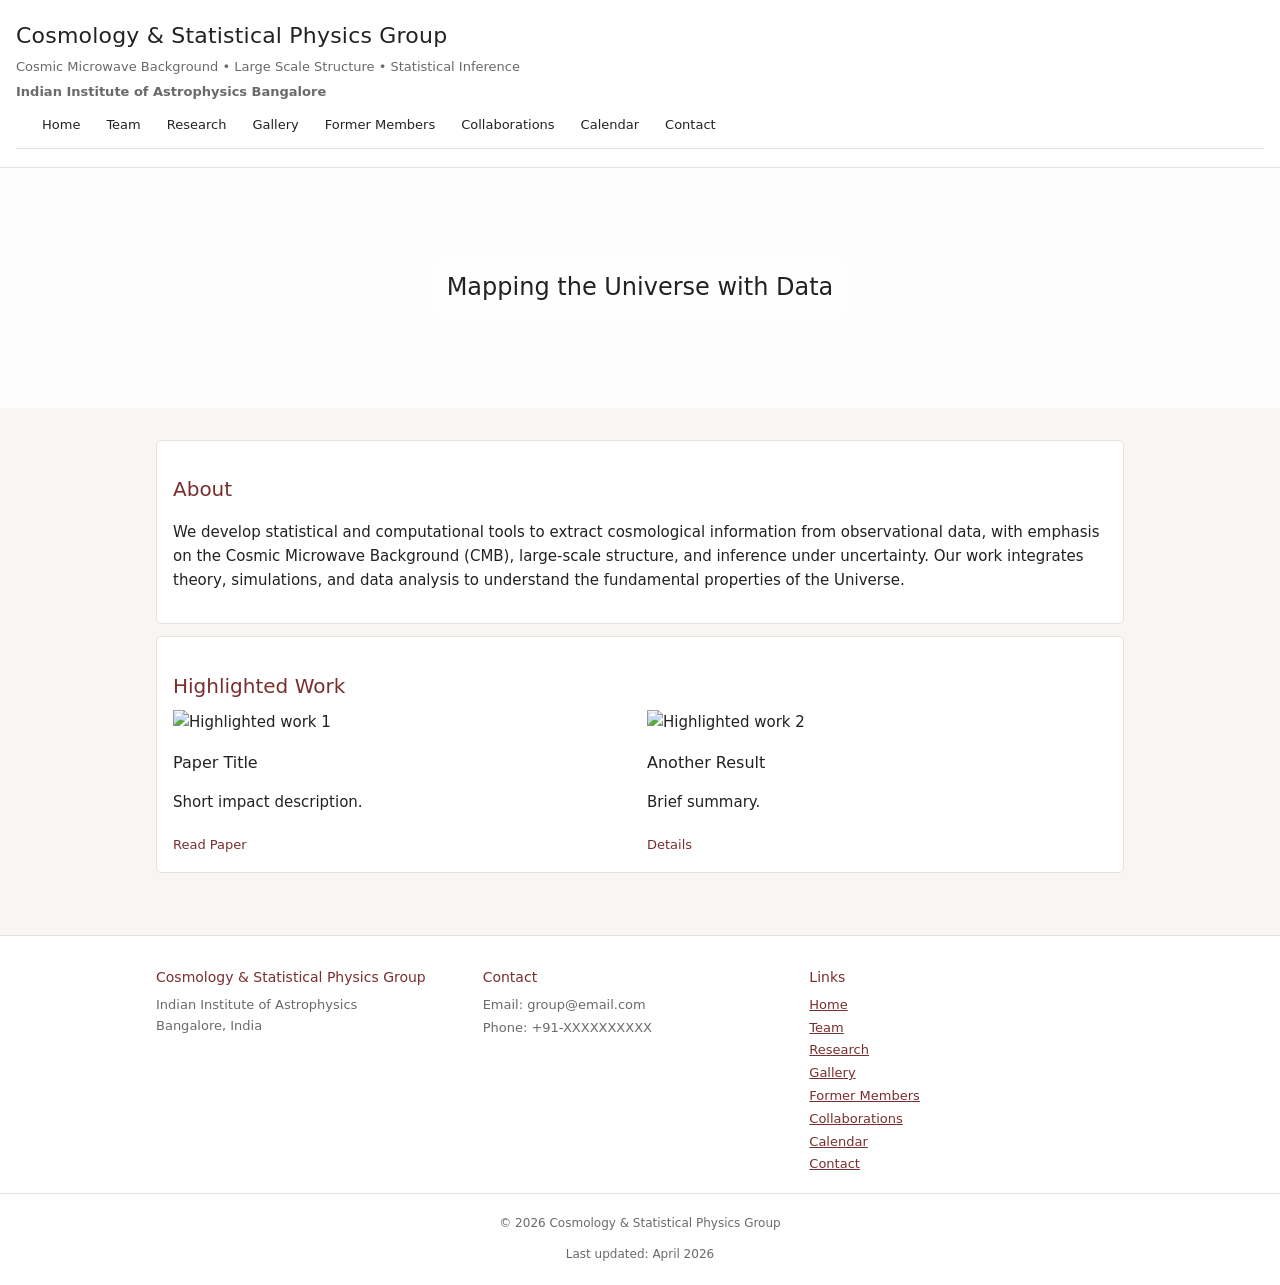
==== index.html @ e7654e97 "Add files via upload" ====
<!DOCTYPE html>
<html lang="en">

<head>
<meta charset="UTF-8">
<meta name="viewport" content="width=device-width, initial-scale=1.0">
<title>Cosmology Research Group</title>
<link rel="stylesheet" href="style.css">
</head>

<body>

<header>
  <h1>Cosmology & Statistical Physics Group</h1>
  <p>Cosmic Microwave Background • Large Scale Structure • Statistical Inference</p>
  <p><b>Indian Institute of Astrophysics Bangalore</b></p>

  <!-- Hamburger Toggle -->
  <input type="checkbox" id="menu-toggle">
  <label for="menu-toggle" class="menu-icon">&#9776;</label>

  <nav>
    <a href="index.html">Home</a>
    <a href="team.html">Team</a>
    <a href="research.html">Research</a>
    <a href="gallery.html">Gallery</a>
    <a href="former.html">Former Members</a>
    <a href="collab.html">Collaborations</a>
    <a href="calendar.html">Calendar</a>
    <a href="contact.html">Contact</a>
  </nav>
</header>

<!-- ================= HERO ================= -->
<div class="hero">
  <div class="hero-content">
    <h1>Mapping the Universe with Data</h1>
  </div>
</div>

<!-- ================= MAIN CONTENT ================= -->
<div class="container">

  <!-- About -->
  <div class="card">
    <h2>About</h2>
    <p>
      We develop statistical and computational tools to extract cosmological
      information from observational data, with emphasis on the Cosmic Microwave
      Background (CMB), large-scale structure, and inference under uncertainty.
      Our work integrates theory, simulations, and data analysis to understand
      the fundamental properties of the Universe.
    </p>
  </div>

  <!-- Highlighted Work -->
  <div class="card">
    <h2>Highlighted Work</h2>

    <div class="grid">

      <div>
        <img src="highlight.jpg" alt="Highlighted work 1">
        <h3>Paper Title</h3>
        <p>Short impact description.</p>
        <a href="#" class="link-btn">Read Paper</a>
      </div>

      <div>
        <img src="highlight2.jpg" alt="Highlighted work 2">
        <h3>Another Result</h3>
        <p>Brief summary.</p>
        <a href="#" class="link-btn">Details</a>
      </div>

    </div>
  </div>

</div>

<!-- ================= FOOTER ================= -->
<div class="footer">

  <div class="footer-container">

    <div class="footer-section">
      <h3>Cosmology & Statistical Physics Group</h3>
      <p>
        Indian Institute of Astrophysics<br>
        Bangalore, India
      </p>
    </div>

    <div class="footer-section">
      <h3>Contact</h3>
      <p>Email: group@email.com</p>
      <p>Phone: +91-XXXXXXXXXX</p>
    </div>

    <div class="footer-section">
      <h3>Links</h3>
      <p><a href="index.html">Home</a></p>
      <p><a href="team.html">Team</a></p>
      <p><a href="research.html">Research</a></p>
      <p><a href="gallery.html">Gallery</a></p>
      <p><a href="former.html">Former Members</a></p>
      <p><a href="collab.html">Collaborations</a></p>
      <p><a href="calendar.html">Calendar</a></p>
      <p><a href="contact.html">Contact</a></p>
    </div>

  </div>

  <div class="footer-bottom">
    <p>© 2026 Cosmology & Statistical Physics Group</p>
    <p>Last updated: April 2026</p>
  </div>

</div>

</body>
</html>
---- style.css ----
/* ===================== GLOBAL ===================== */
:root{
  --bg:#f7f6f4;
  --panel:#ffffff;
  --accent:#7a2e2e;
  --text:#222;
  --muted:#6a6a6a;
  --border:#e5e2dc;
}

/* ===================== BASE ===================== */
*{ box-sizing:border-box; }

html{
  font-size:15px;
}

body{
  margin:0;
  font-family:"Inter", system-ui, -apple-system, Arial, sans-serif;
  color:var(--text);
  background:var(--bg);
  line-height:1.6;
}

/* ===================== HEADER ===================== */
header{
  background:#fff;
  padding:18px 16px;
  border-bottom:1px solid var(--border);
  position:relative;
}

header h1{
  margin:0;
  font-weight:500;
  font-size:22px;
  letter-spacing:0.2px;
}

header p{
  margin:4px 0 0;
  color:var(--muted);
  font-size:13px;
}

/* ===================== NAV ===================== */
nav{
  display:flex;
  gap:6px;
  background:#fff;
  border-bottom:1px solid var(--border);
  padding:6px 16px;
}

nav a{
  color:var(--text);
  padding:6px 10px;
  text-decoration:none;
  border-radius:4px;
  font-size:13px;
}

nav a:hover{
  color:var(--accent);
}

/* ===================== LAYOUT ===================== */
.container{
  max-width:1000px;
  margin:auto;
  padding:20px 16px;
}

.card{
  background:var(--panel);
  border:1px solid var(--border);
  border-radius:5px;
  padding:16px;
  margin:12px 0;
}

/* ===================== GRID ===================== */
.grid{
  display:grid;
  grid-template-columns:repeat(auto-fit,minmax(220px,1fr));
  gap:14px;
}

/* ===================== HERO ===================== */
.hero{
  background:
    linear-gradient(rgba(255,255,255,0.8), rgba(255,255,255,0.8)),
    url('cmb.png') center/cover no-repeat;

  height:240px;
  display:flex;
  align-items:center;
  justify-content:center;
  text-align:center;
}

.hero-content h1{
  font-size:24px;
  font-weight:500;
  background:#ffffffcc;
  padding:8px 12px;
  border-radius:4px;
}

/* ===================== TYPOGRAPHY ===================== */
h2{
  font-weight:500;
  color:var(--accent);
  margin-bottom:8px;
  font-size:20px;
}

h3{
  margin-bottom:4px;
  font-size:16px;
  font-weight:500;
}

a{
  color:var(--accent);
}

/* ===================== BUTTONS ===================== */
.link-btn{
  display:inline-block;
  margin-top:6px;
  margin-right:6px;
  color:var(--accent);
  font-size:13px;
  text-decoration:none;
}

.link-btn:hover{
  text-decoration:underline;
}

/* ===================== BADGES ===================== */
.badge{
  display:inline-block;
  background:#f3f1ed;
  border:1px solid var(--border);
  color:var(--muted);
  padding:2px 6px;
  border-radius:3px;
  font-size:11px;
}

/* ===================== TEAM ===================== */
.member{
  display:flex;
  gap:16px;
  align-items:center;
}

/* 🔥 Bigger circular images + accent ring + hover effect */
.profile{
  width:clamp(100px, 18vw, 130px);
  height:clamp(100px, 18vw, 130px);
  object-fit:cover;
  border-radius:50%;
  border:2px solid var(--accent);   /* accent ring */
  flex-shrink:0;

  filter:grayscale(100%);
  transition:0.3s ease;
}

.profile:hover{
  filter:grayscale(0%);
  transform:scale(1.03);
}

.member-info{
  flex:1;
}

/* ===================== FOOTER ===================== */
.footer{
  background:#fff;
  border-top:1px solid var(--border);
  margin-top:30px;
}

.footer-container{
  max-width:1000px;
  margin:auto;
  padding:16px;
  display:grid;
  grid-template-columns:repeat(auto-fit,minmax(160px,1fr));
  gap:12px;
}

.footer-section h3{
  font-size:14px;
  margin-bottom:6px;
  color:var(--accent);
}

.footer-section p{
  margin:2px 0;
  color:var(--muted);
  font-size:13px;
}

.footer-bottom{
  text-align:center;
  padding:8px;
  border-top:1px solid var(--border);
  font-size:12px;
  color:var(--muted);
}

/* ===================== HAMBURGER ===================== */
#menu-toggle{ display:none; }

.menu-icon{
  display:none;
  font-size:24px;
  cursor:pointer;
  position:absolute;
  right:16px;
  top:50%;
  transform:translateY(-50%);
}

/* ===================== MOBILE ===================== */
@media (max-width:700px){

  .menu-icon{ display:block; }

  nav{
    display:none;
    flex-direction:column;
    width:100%;
  }

  nav a{
    width:100%;
    padding:10px;
    border-top:1px solid var(--border);
  }

  #menu-toggle:checked + .menu-icon + nav{
    display:flex;
  }

  .member{
    flex-direction:column;
    text-align:center;
  }
}
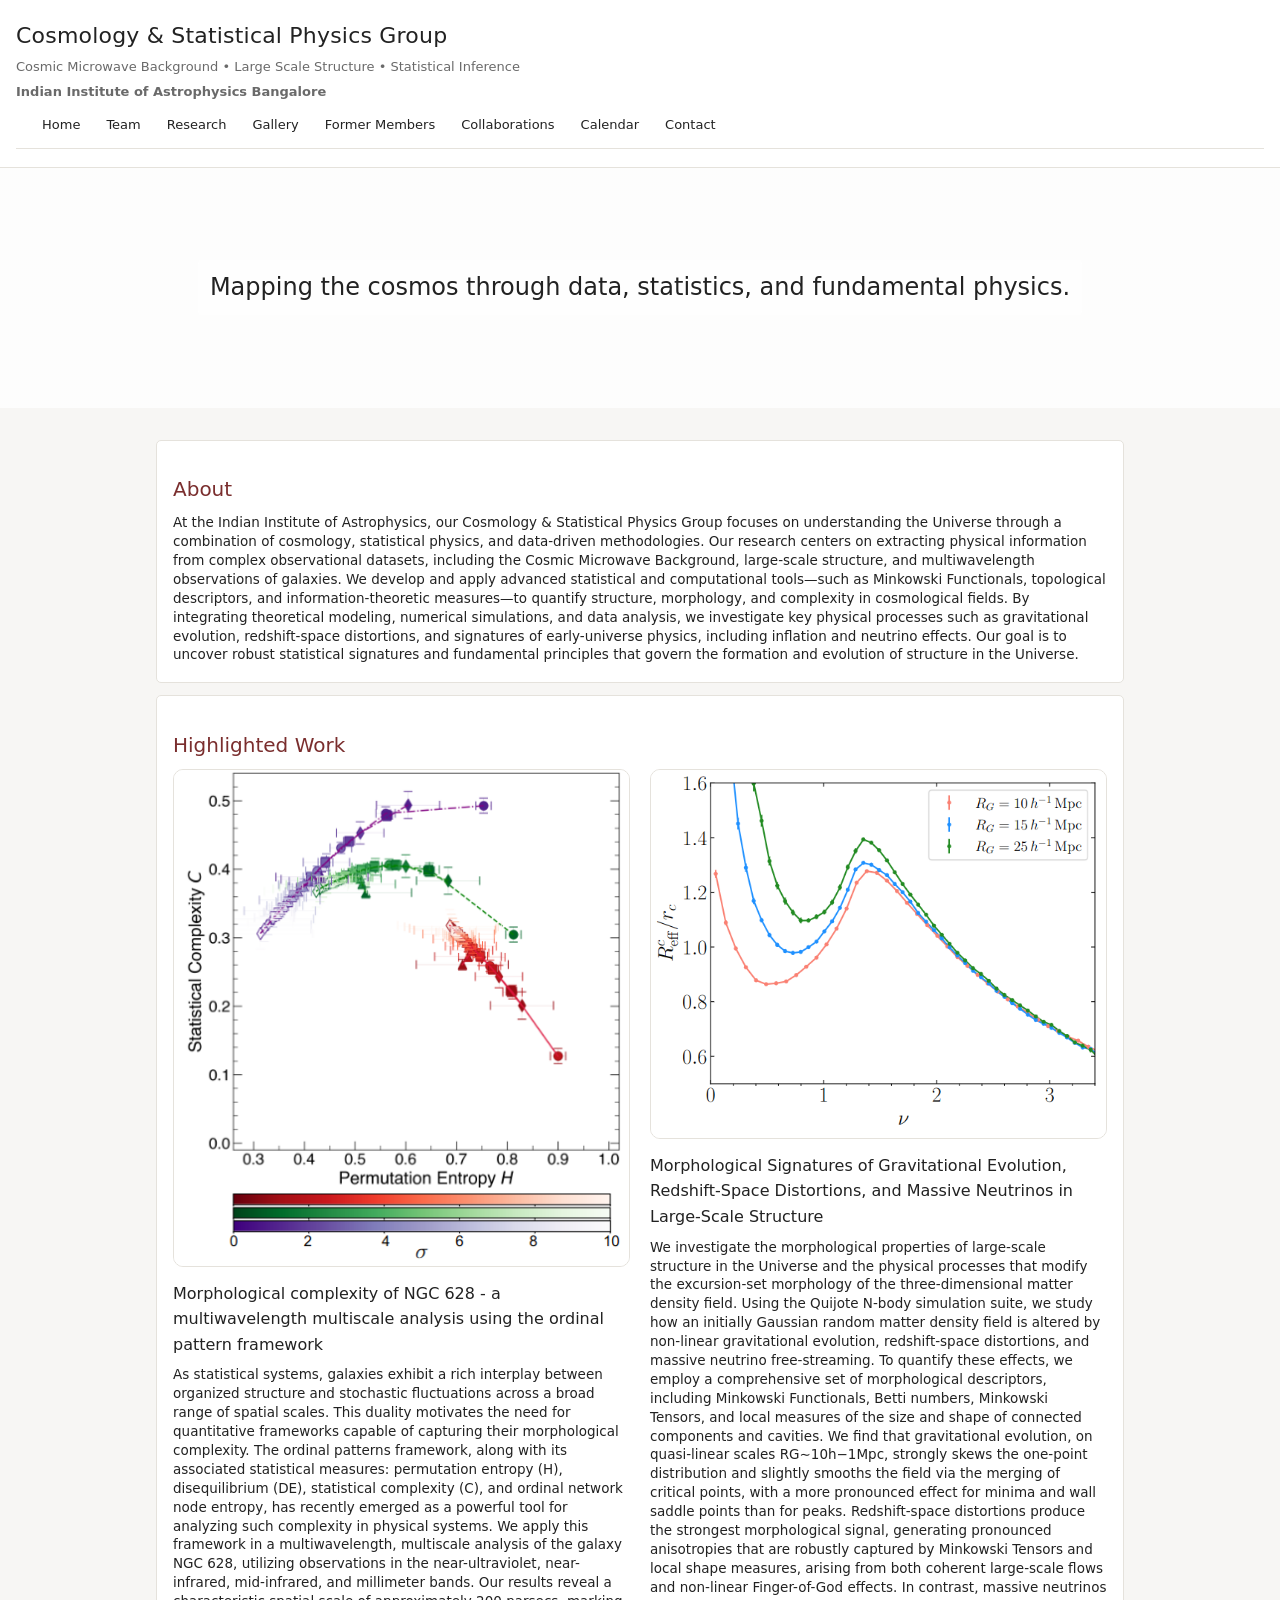
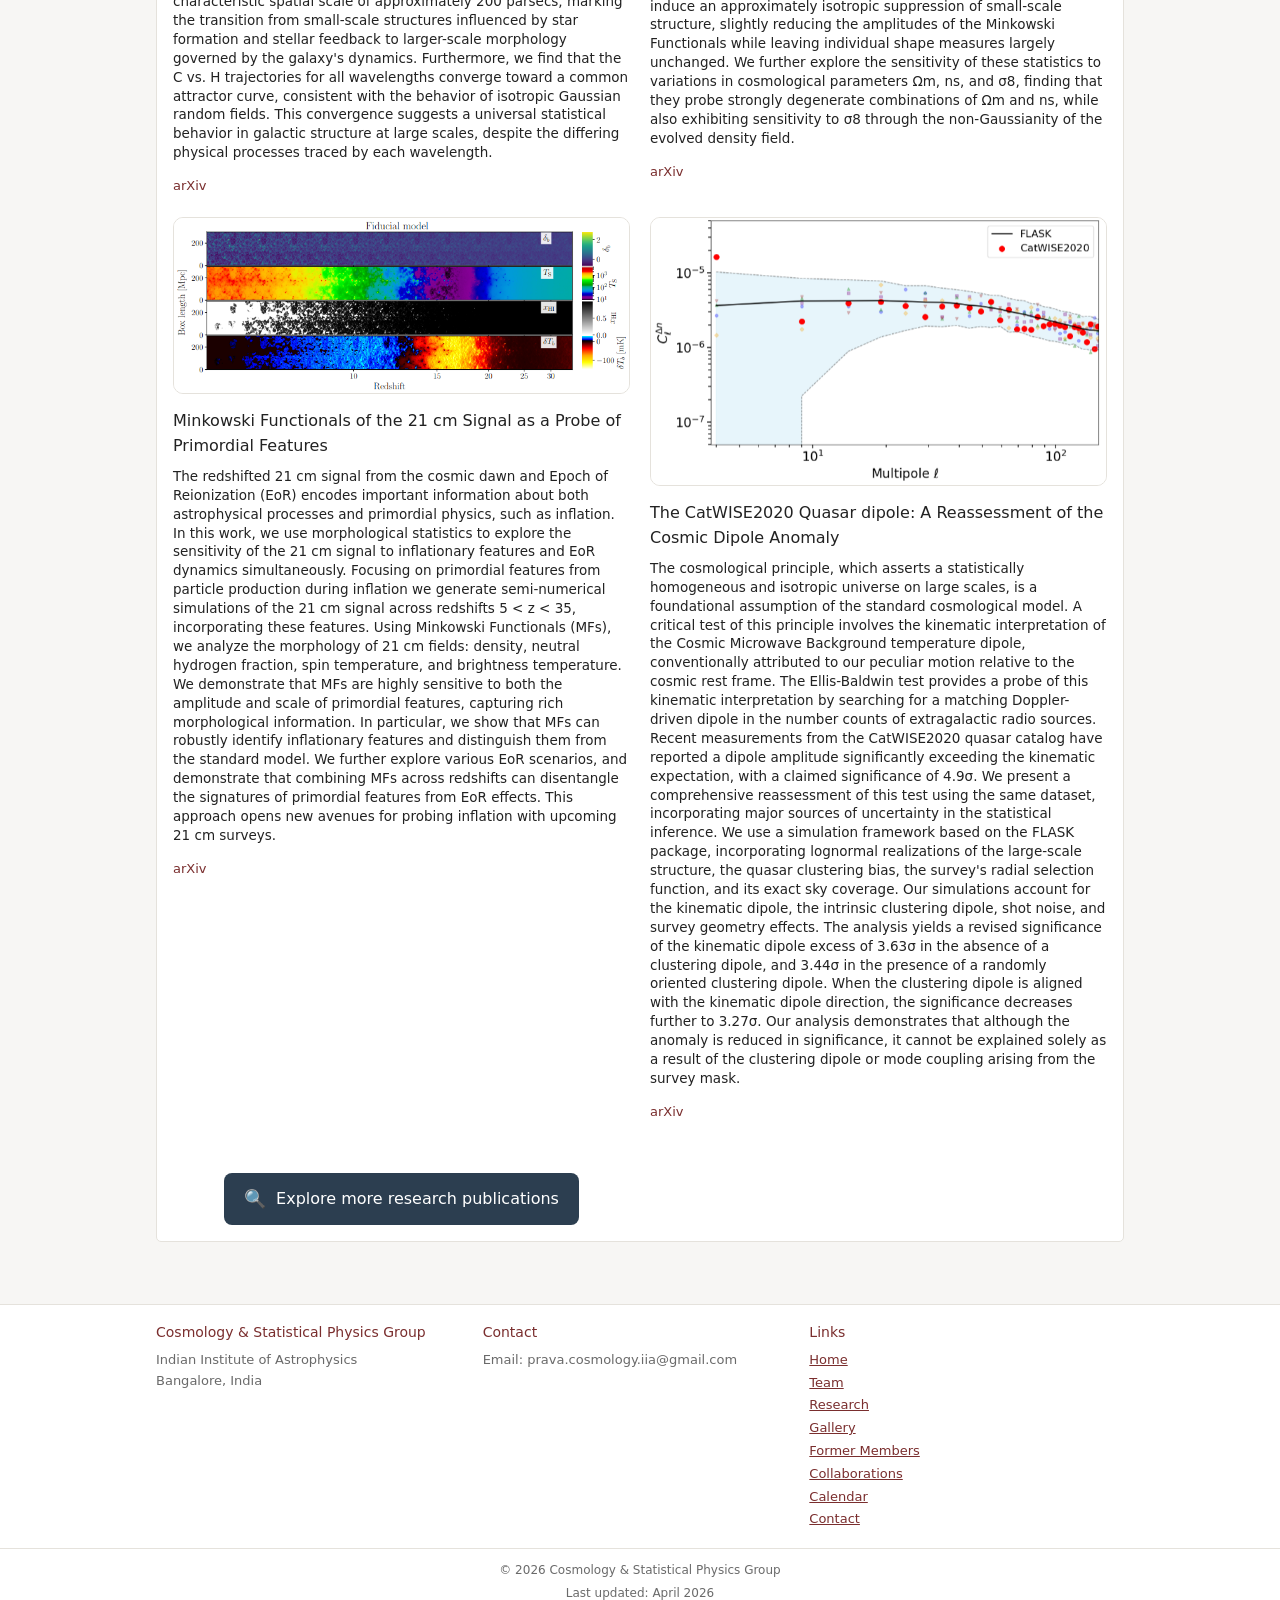
==== commit 02b99ea9: "Add files via upload" ====
--- a/index.html
+++ b/index.html
@@ -34,7 +34,8 @@
 <!-- ================= HERO ================= -->
 <div class="hero">
   <div class="hero-content">
-    <h1>Mapping the Universe with Data</h1>
+    <h1>Mapping the cosmos through data, statistics, and fundamental physics.
+</h1>
   </div>
 </div>
 
@@ -45,36 +46,56 @@
   <div class="card">
     <h2>About</h2>
     <p>
-      We develop statistical and computational tools to extract cosmological
-      information from observational data, with emphasis on the Cosmic Microwave
-      Background (CMB), large-scale structure, and inference under uncertainty.
-      Our work integrates theory, simulations, and data analysis to understand
-      the fundamental properties of the Universe.
+  At the Indian Institute of Astrophysics, our Cosmology & Statistical Physics Group focuses on understanding the Universe through a combination of cosmology, statistical physics, and data-driven methodologies. Our research centers on extracting physical information from complex observational datasets, including the Cosmic Microwave Background, large-scale structure, and multiwavelength observations of galaxies. We develop and apply advanced statistical and computational tools—such as Minkowski Functionals, topological descriptors, and information-theoretic measures—to quantify structure, morphology, and complexity in cosmological fields. By integrating theoretical modeling, numerical simulations, and data analysis, we investigate key physical processes such as gravitational evolution, redshift-space distortions, and signatures of early-universe physics, including inflation and neutrino effects. Our goal is to uncover robust statistical signatures and fundamental principles that govern the formation and evolution of structure in the Universe.
+
     </p>
   </div>
 
   <!-- Highlighted Work -->
-  <div class="card">
-    <h2>Highlighted Work</h2>
+<div class="card">
+  <h2>Highlighted Work</h2>
 
-    <div class="grid">
+  <div class="highlight-grid">
 
-      <div>
-        <img src="highlight.jpg" alt="Highlighted work 1">
-        <h3>Paper Title</h3>
-        <p>Short impact description.</p>
-        <a href="#" class="link-btn">Read Paper</a>
-      </div>
 
-      <div>
-        <img src="highlight2.jpg" alt="Highlighted work 2">
-        <h3>Another Result</h3>
-        <p>Brief summary.</p>
-        <a href="#" class="link-btn">Details</a>
-      </div>
+<div class="highlight-item">
+      <img src="research/2604_08409.png" alt="Highlighted work 1">
+      <h3>Morphological complexity of NGC 628 - a multiwavelength multiscale analysis using the ordinal pattern framework</h3>
+      <p>As statistical systems, galaxies exhibit a rich interplay between organized structure and stochastic fluctuations across a broad range of spatial scales. This duality motivates the need for quantitative frameworks capable of capturing their morphological complexity. The ordinal patterns framework, along with its associated statistical measures: permutation entropy (H), disequilibrium (DE), statistical complexity (C), and ordinal network node entropy, has recently emerged as a powerful tool for analyzing such complexity in physical systems. We apply this framework in a multiwavelength, multiscale analysis of the galaxy NGC 628, utilizing observations in the near-ultraviolet, near-infrared, mid-infrared, and millimeter bands. Our results reveal a characteristic spatial scale of approximately 200 parsecs, marking the transition from small-scale structures influenced by star formation and stellar feedback to larger-scale morphology governed by the galaxy's dynamics. Furthermore, we find that the C vs. H trajectories for all wavelengths converge toward a common attractor curve, consistent with the behavior of isotropic Gaussian random fields. This convergence suggests a universal statistical behavior in galactic structure at large scales, despite the differing physical processes traced by each wavelength. </p>
+      <a href="https://arxiv.org/abs/2604.08409" class="link-btn">arXiv</a>
+    </div>
 
+<div class="highlight-item">
+      <img src="research/2603_19734.png" alt="Highlighted work 1">
+      <h3>Morphological Signatures of Gravitational Evolution, Redshift-Space Distortions, and Massive Neutrinos in Large-Scale Structure</h3>
+      <p>We investigate the morphological properties of large-scale structure in the Universe and the physical processes that modify the excursion-set morphology of the three-dimensional matter density field. Using the Quijote N-body simulation suite, we study how an initially Gaussian random matter density field is altered by non-linear gravitational evolution, redshift-space distortions, and massive neutrino free-streaming. To quantify these effects, we employ a comprehensive set of morphological descriptors, including Minkowski Functionals, Betti numbers, Minkowski Tensors, and local measures of the size and shape of connected components and cavities. We find that gravitational evolution, on quasi-linear scales RG∼10h−1Mpc, strongly skews the one-point distribution and slightly smooths the field via the merging of critical points, with a more pronounced effect for minima and wall saddle points than for peaks. Redshift-space distortions produce the strongest morphological signal, generating pronounced anisotropies that are robustly captured by Minkowski Tensors and local shape measures, arising from both coherent large-scale flows and non-linear Finger-of-God effects. In contrast, massive neutrinos induce an approximately isotropic suppression of small-scale structure, slightly reducing the amplitudes of the Minkowski Functionals while leaving individual shape measures largely unchanged. We further explore the sensitivity of these statistics to variations in cosmological parameters Ωm, ns, and σ8, finding that they probe strongly degenerate combinations of Ωm and ns, while also exhibiting sensitivity to σ8 through the non-Gaussianity of the evolved density field. </p>
+      <a href="https://arxiv.org/abs/2603.19734" class="link-btn">arXiv</a>
     </div>
+
+
+    <div class="highlight-item">
+      <img src="research/2601_19450.png" alt="Highlighted work 1">
+      <h3>Minkowski Functionals of the 21 cm Signal as a Probe of Primordial Features</h3>
+      <p>The redshifted 21 cm signal from the cosmic dawn and Epoch of Reionization (EoR) encodes important information about both astrophysical processes and primordial physics, such as inflation. In this work, we use morphological statistics to explore the sensitivity of the 21 cm signal to inflationary features and EoR dynamics simultaneously. Focusing on primordial features from particle production during inflation we generate semi-numerical simulations of the 21 cm signal across redshifts 5 < z < 35, incorporating these features. Using Minkowski Functionals (MFs), we analyze the morphology of 21 cm fields: density, neutral hydrogen fraction, spin temperature, and brightness temperature. We demonstrate that MFs are highly sensitive to both the amplitude and scale of primordial features, capturing rich morphological information. In particular, we show that MFs can robustly identify inflationary features and distinguish them from the standard model. We further explore various EoR scenarios, and demonstrate that combining MFs across redshifts can disentangle the signatures of primordial features from EoR effects. This approach opens new avenues for probing inflation with upcoming 21 cm surveys.</p>
+      <a href="https://arxiv.org/abs/2601.19450" class="link-btn">arXiv</a>
+    </div>
+
+    <div class="highlight-item">
+      <img src="research/2511_00822.png" alt="Highlighted work 2">
+      <h3>The CatWISE2020 Quasar dipole: A Reassessment of the Cosmic Dipole Anomaly</h3>
+      <p>The cosmological principle, which asserts a statistically homogeneous and isotropic universe on large scales, is a foundational assumption of the standard cosmological model. A critical test of this principle involves the kinematic interpretation of the Cosmic Microwave Background temperature dipole, conventionally attributed to our peculiar motion relative to the cosmic rest frame. The Ellis-Baldwin test provides a probe of this kinematic interpretation by searching for a matching Doppler-driven dipole in the number counts of extragalactic radio sources. Recent measurements from the CatWISE2020 quasar catalog have reported a dipole amplitude significantly exceeding the kinematic expectation, with a claimed significance of 4.9σ. We present a comprehensive reassessment of this test using the same dataset, incorporating major sources of uncertainty in the statistical inference. We use a simulation framework based on the FLASK package, incorporating lognormal realizations of the large-scale structure, the quasar clustering bias, the survey's radial selection function, and its exact sky coverage. Our simulations account for the kinematic dipole, the intrinsic clustering dipole, shot noise, and survey geometry effects. The analysis yields a revised significance of the kinematic dipole excess of 3.63σ in the absence of a clustering dipole, and 3.44σ in the presence of a randomly oriented clustering dipole. When the clustering dipole is aligned with the kinematic dipole direction, the significance decreases further to 3.27σ. Our analysis demonstrates that although the anomaly is reduced in significance, it cannot be explained solely as a result of the clustering dipole or mode coupling arising from the survey mask. </p>
+      <a href="https://arxiv.org/abs/2511.00822" class="link-btn">arXiv</a>
+    </div>
+
+<div class="explore-more">
+  <a href="research.html" class="explore-btn">
+    <span class="icon">🔍</span>
+    Explore more research publications
+  </a>
+</div>
+
   </div>
+</div>
 
 </div>
 
@@ -93,8 +114,7 @@
 
     <div class="footer-section">
       <h3>Contact</h3>
-      <p>Email: group@email.com</p>
-      <p>Phone: +91-XXXXXXXXXX</p>
+      <p>Email: prava.cosmology.iia@gmail.com</p>
     </div>
 
     <div class="footer-section">
--- a/style.css
+++ b/style.css
@@ -80,6 +80,13 @@
   margin:12px 0;
 }
 
+/* 🔥 FIX: paragraph spacing inside cards */
+.card p{
+  margin:2px 0;          /* reduced spacing */
+  font-size:13.5px;
+  line-height:1.4;
+}
+
 /* ===================== GRID ===================== */
 .grid{
   display:grid;
@@ -117,9 +124,14 @@
 }
 
 h3{
-  margin-bottom:4px;
+  margin:0 0 4px 0;
   font-size:16px;
   font-weight:500;
+}
+
+/* 🔥 tighter spacing globally */
+p{
+  margin:4px 0;
 }
 
 a{
@@ -129,8 +141,8 @@
 /* ===================== BUTTONS ===================== */
 .link-btn{
   display:inline-block;
-  margin-top:6px;
-  margin-right:6px;
+  margin-top:8px;
+  margin-right:8px;
   color:var(--accent);
   font-size:13px;
   text-decoration:none;
@@ -149,6 +161,8 @@
   padding:2px 6px;
   border-radius:3px;
   font-size:11px;
+  margin-top:6px;
+  margin-right:4px;
 }
 
 /* ===================== TEAM ===================== */
@@ -158,13 +172,13 @@
   align-items:center;
 }
 
-/* 🔥 Bigger circular images + accent ring + hover effect */
+/* profile image */
 .profile{
   width:clamp(100px, 18vw, 130px);
   height:clamp(100px, 18vw, 130px);
   object-fit:cover;
   border-radius:50%;
-  border:2px solid var(--accent);   /* accent ring */
+  border:2px solid var(--accent);
   flex-shrink:0;
 
   filter:grayscale(100%);
@@ -255,3 +269,123 @@
     text-align:center;
   }
 }
+
+/* ===================== GALLERY ADD-ON ===================== */
+
+/* override only inside gallery */
+.gallery-grid{
+  display:grid;
+  grid-template-columns:repeat(4, 1fr); /* fixed 4 per row */
+  gap:16px;
+}
+
+/* each tile */
+.gallery-item{
+  text-align:center;
+}
+
+
+
+/* subtle hover */
+.gallery-item img:hover{
+  transform:scale(1.02);
+}
+
+/* caption */
+.gallery-caption{
+  margin-top:6px;
+  font-size:13px;
+  color:var(--muted);
+}
+
+/* responsive behavior */
+@media (max-width:1000px){
+  .gallery-grid{
+    grid-template-columns:repeat(3, 1fr);
+  }
+}
+
+@media (max-width:700px){
+  .gallery-grid{
+    grid-template-columns:repeat(2, 1fr);
+  }
+}
+
+@media (max-width:480px){
+  .gallery-grid{
+    grid-template-columns:1fr;
+  }
+}
+
+.gallery-item img{
+  width:100%;
+  height:auto;              
+  display:block;
+  border-radius:12px;
+  border:1px solid var(--border);
+}
+
+/* ===================== HIGHLIGHTED WORK ===================== */
+
+.highlight-grid{
+  display:grid;
+  grid-template-columns:repeat(2, 1fr); /* 2 columns looks cleaner for papers */
+  gap:20px;
+}
+
+.highlight-item{
+  display:flex;
+  flex-direction:column;
+}
+
+/* preserve aspect ratio */
+.highlight-item img{
+  width:100%;
+  height:auto;                 /* 🔥 no distortion */
+  border-radius:10px;
+  border:1px solid var(--border);
+  margin-bottom:8px;
+}
+
+/* improve spacing hierarchy */
+.highlight-item h3{
+  margin-top:6px;
+}
+
+.highlight-item p{
+  margin:4px 0 6px;
+}
+
+/* responsive */
+@media (max-width:700px){
+  .highlight-grid{
+    grid-template-columns:1fr;
+  }
+}
+
+.explore-more {
+  text-align: center;
+  margin-top: 30px;
+}
+
+.explore-btn {
+  display: inline-flex;
+  align-items: center;
+  gap: 10px;
+  padding: 12px 20px;
+  font-size: 16px;
+  text-decoration: none;
+  color: #fff;
+  background-color: #2c3e50;
+  border-radius: 8px;
+  transition: all 0.3s ease;
+}
+
+.explore-btn:hover {
+  background-color: #1a252f;
+  transform: translateY(-2px);
+}
+
+.icon {
+  font-size: 18px;
+}
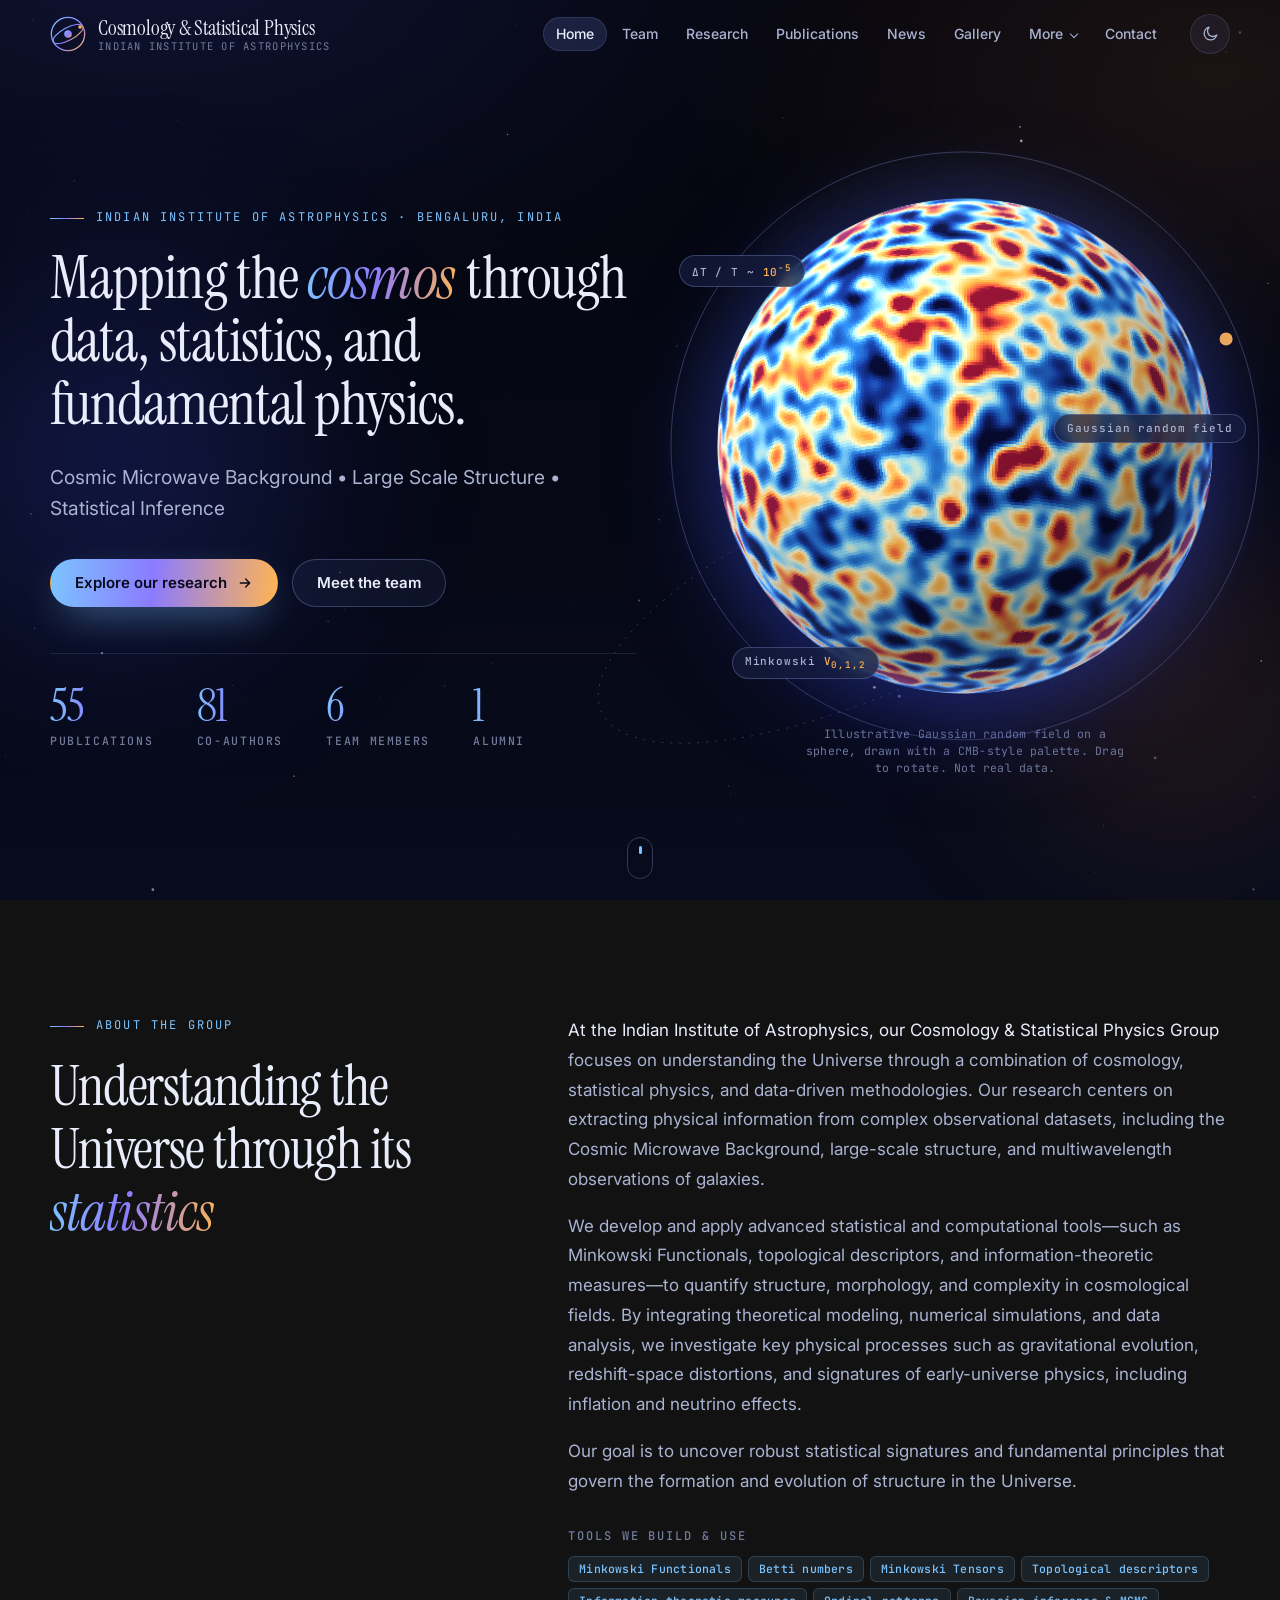
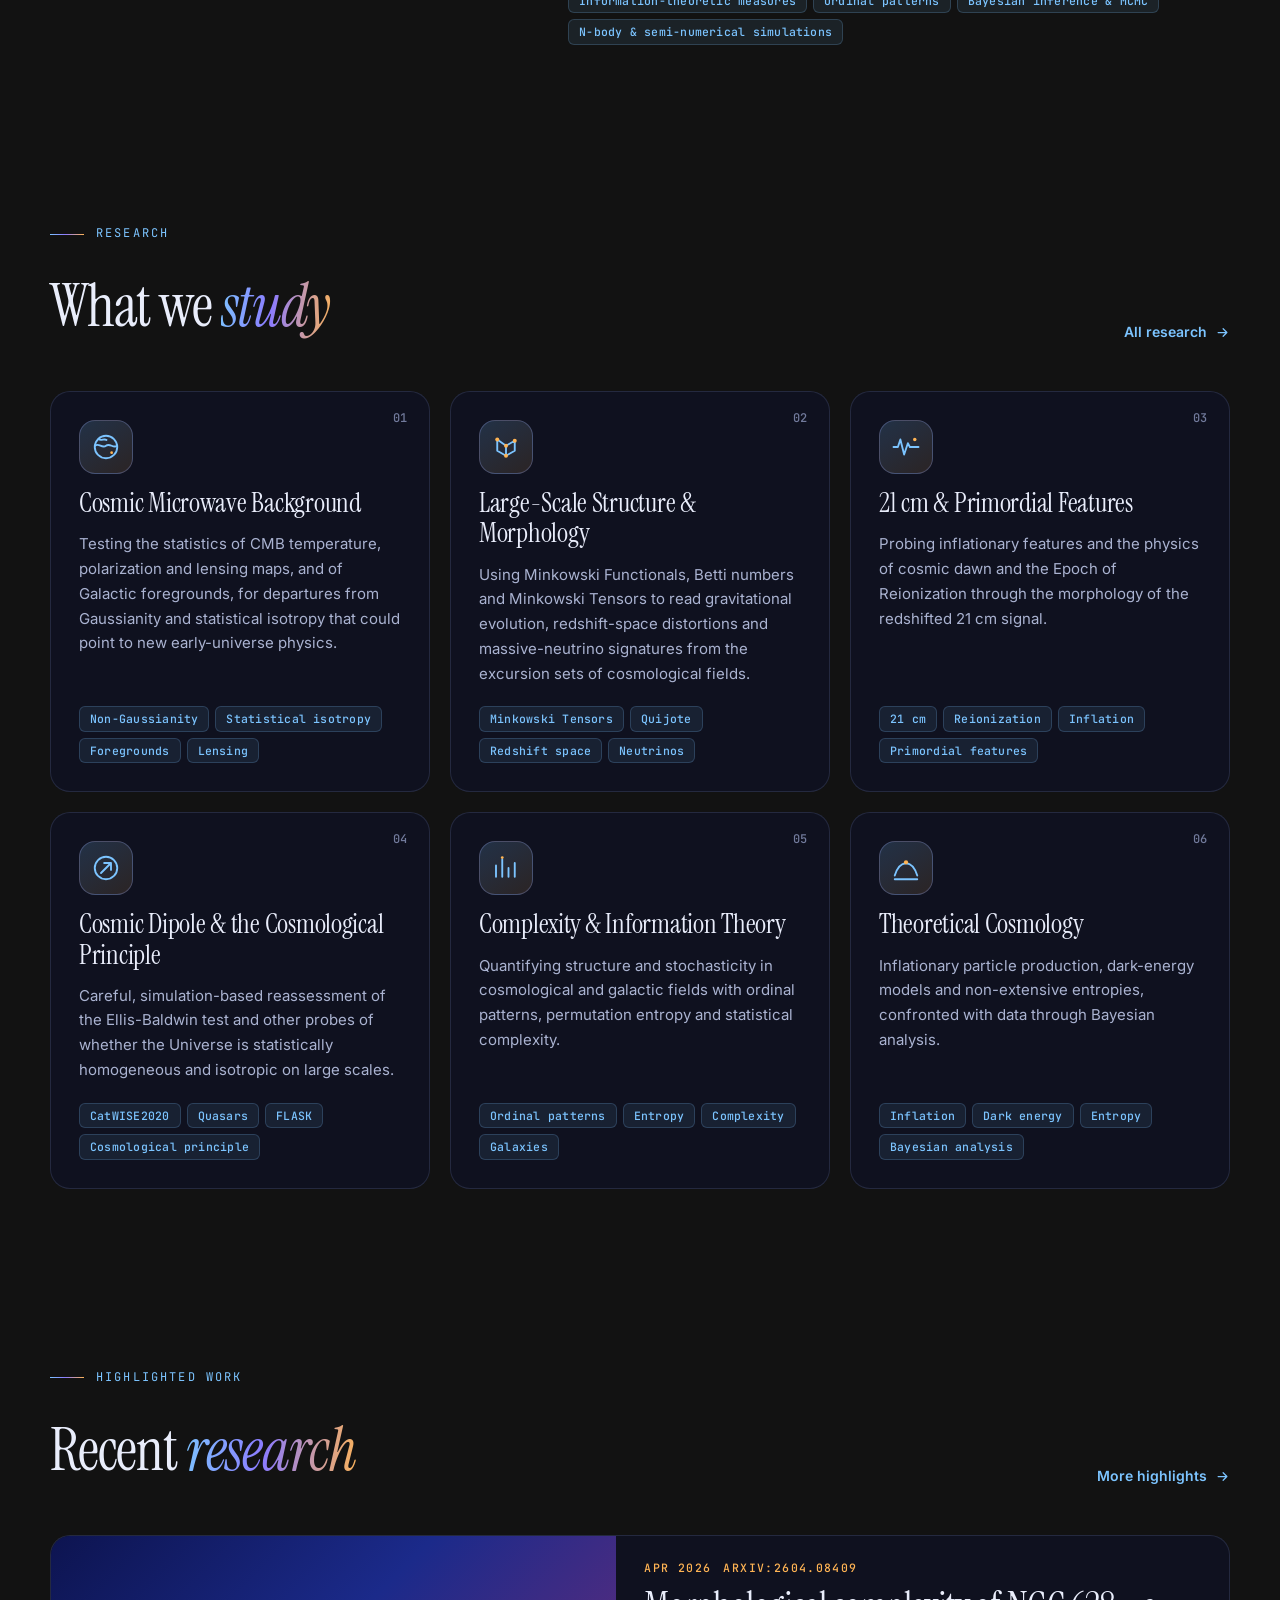
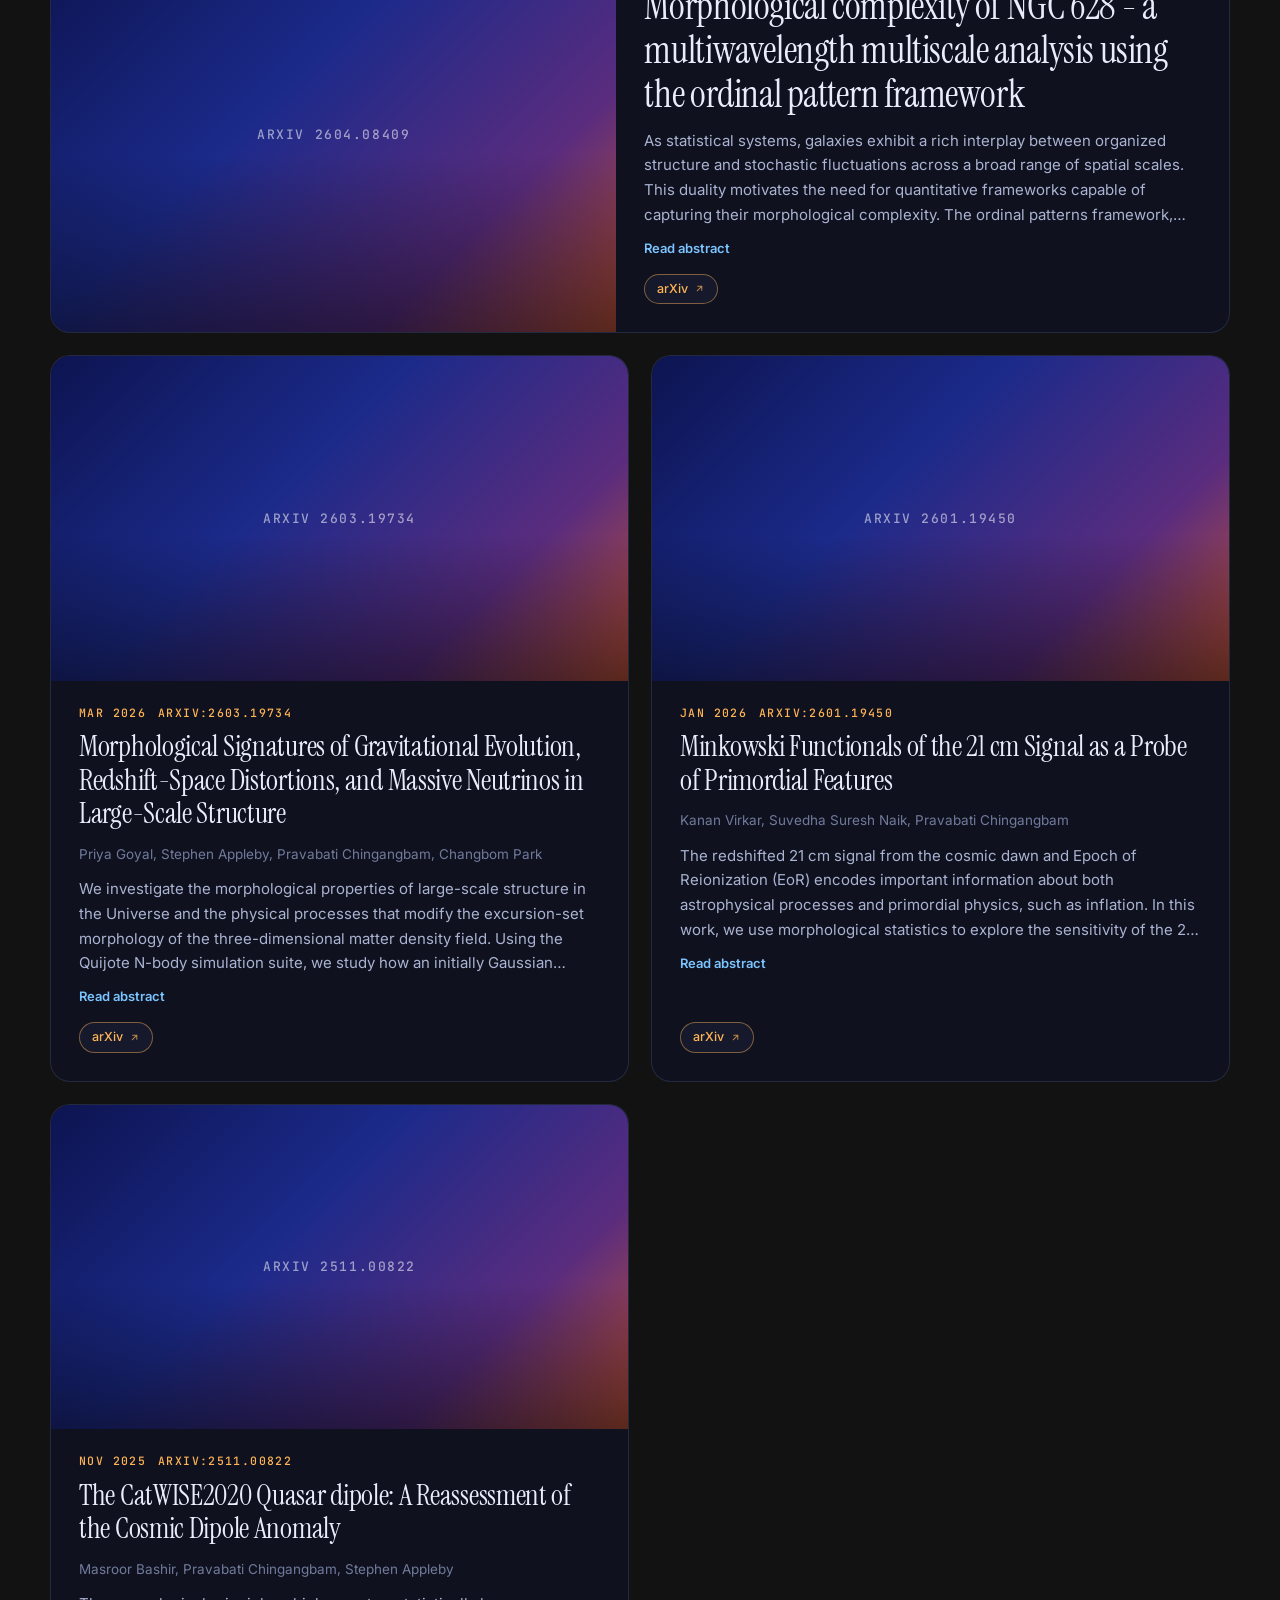
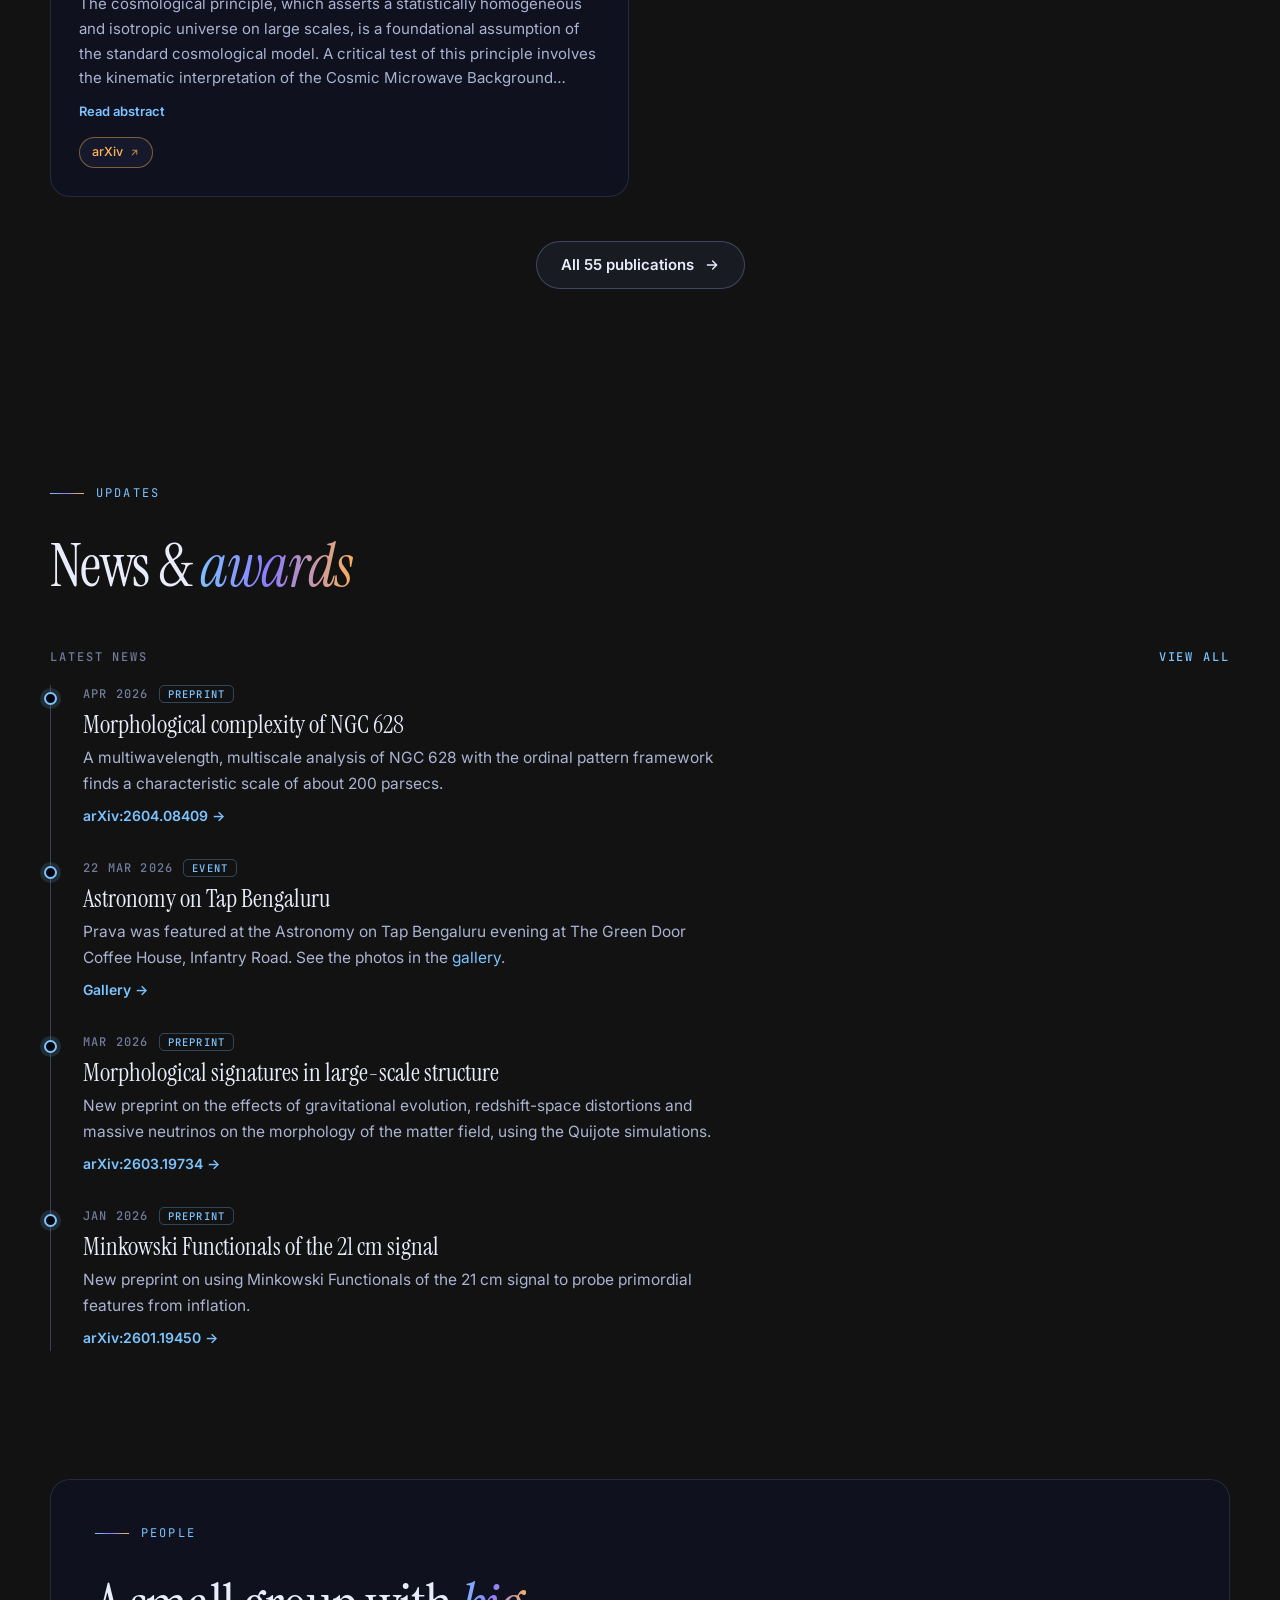
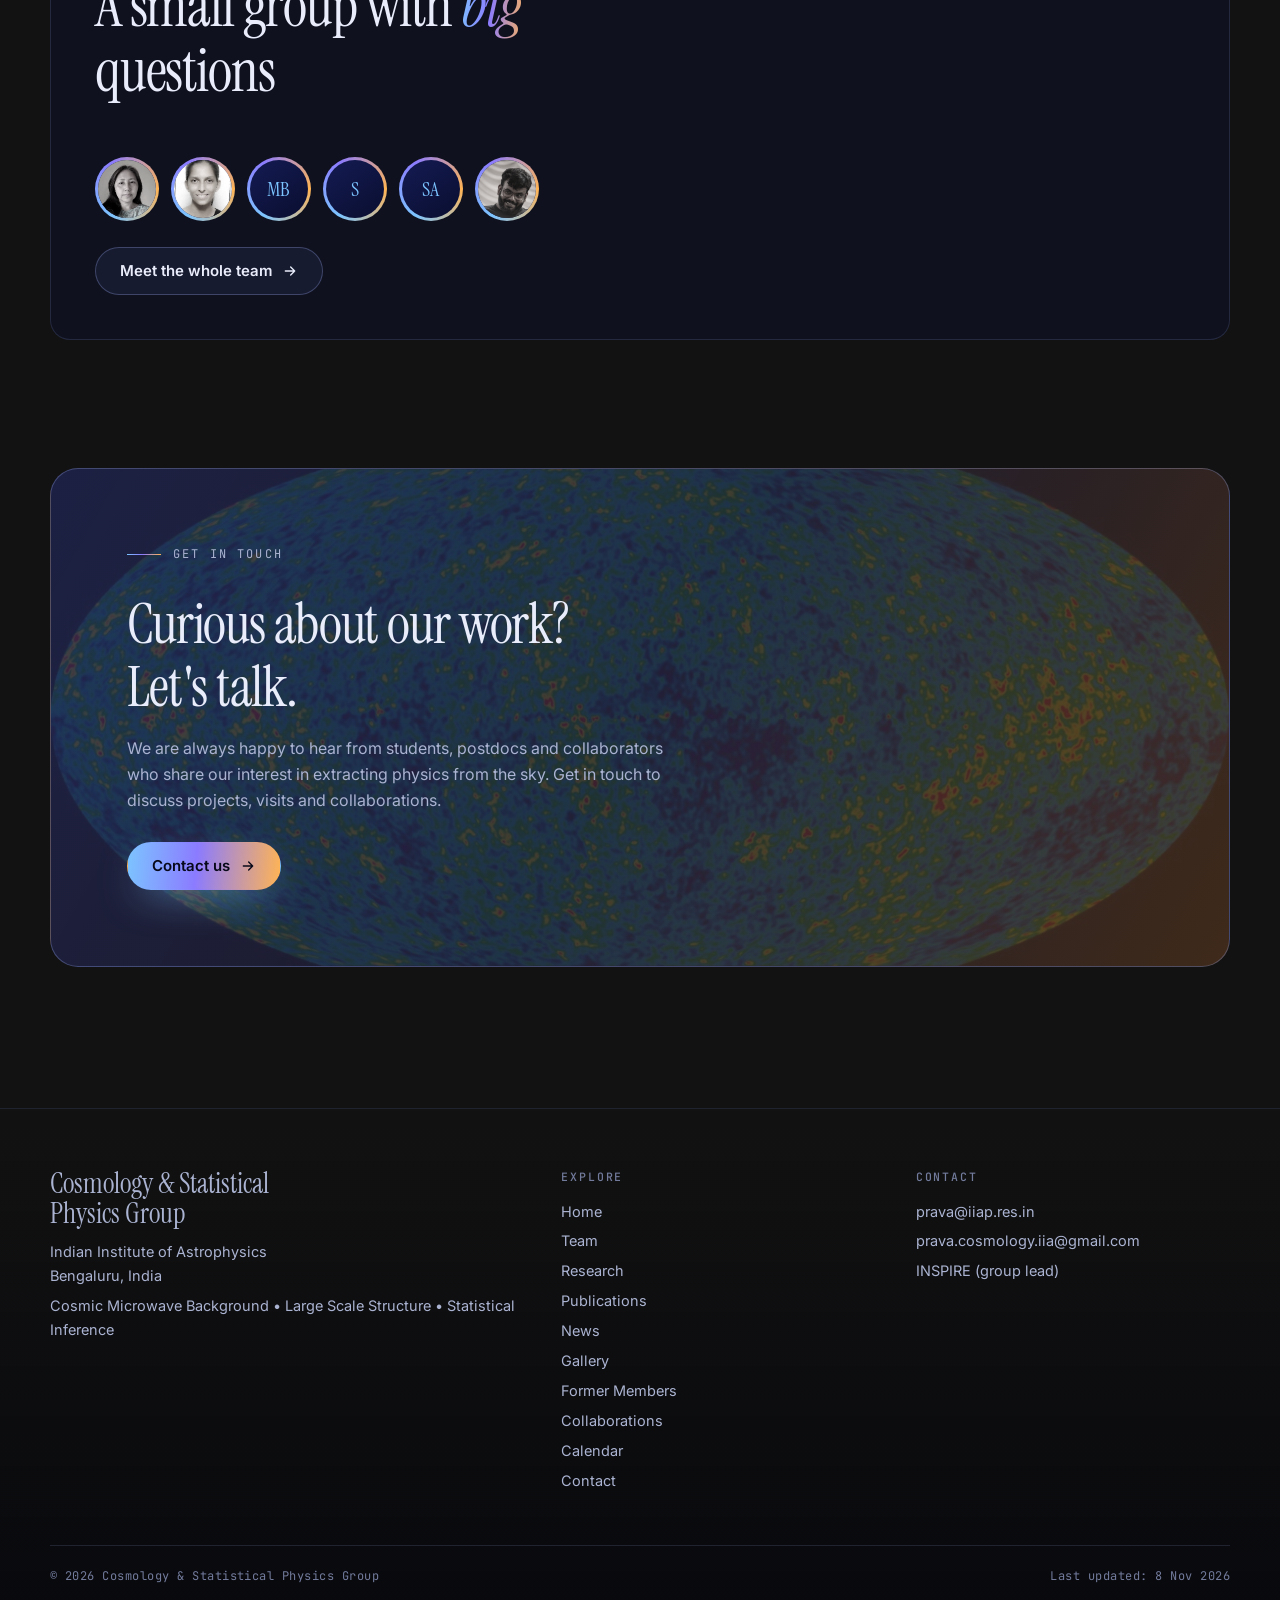
==== commit fc6b64b4: "Add files via upload" ====
--- a/index.html
+++ b/index.html
@@ -1,142 +1,147 @@
 <!DOCTYPE html>
-<html lang="en">
-
+<html lang="en" data-theme="dark">
 <head>
 <meta charset="UTF-8">
-<meta name="viewport" content="width=device-width, initial-scale=1.0">
-<title>Cosmology Research Group</title>
-<link rel="stylesheet" href="style.css">
+<meta name="viewport" content="width=device-width, initial-scale=1">
+<title>Cosmology &amp; Statistical Physics Group</title>
+<meta name="description" content="At the Indian Institute of Astrophysics, our Cosmology &amp; Statistical Physics Group focuses on understanding the Universe through a combination of cosmology, statistical physics, and data-driven methodologies. Our research centers on extracting physical information from complex observational datasets">
+<meta property="og:title" content="Cosmology &amp; Statistical Physics Group">
+<meta property="og:description" content="At the Indian Institute of Astrophysics, our Cosmology &amp; Statistical Physics Group focuses on understanding the Universe through a combination of cosmology, statistical physics, and data-driven methodologies. Our research centers on extracting physical information from complex observational datasets">
+<meta property="og:type" content="website">
+<meta name="theme-color" content="#04050d">
+<link rel="icon" href="images/site/favicon.svg" type="image/svg+xml">
+<link rel="preconnect" href="https://fonts.googleapis.com">
+<link rel="preconnect" href="https://fonts.gstatic.com" crossorigin>
+<link href="https://fonts.googleapis.com/css2?family=Instrument+Serif:ital@0;1&family=Inter:wght@400;500;600&family=JetBrains+Mono:wght@400;500&display=swap" rel="stylesheet">
+<link rel="stylesheet" href="assets/css/style.css">
+<script>try{document.documentElement.setAttribute('data-theme',localStorage.getItem('csp-theme')||'dark')}catch(e){}document.documentElement.classList.add('js')</script>
 </head>
-
-<body>
-
-<header>
-  <h1>Cosmology & Statistical Physics Group</h1>
-  <p>Cosmic Microwave Background • Large Scale Structure • Statistical Inference</p>
-  <p><b>Indian Institute of Astrophysics Bangalore</b></p>
-
-  <!-- Hamburger Toggle -->
-  <input type="checkbox" id="menu-toggle">
-  <label for="menu-toggle" class="menu-icon">&#9776;</label>
-
-  <nav>
-    <a href="index.html">Home</a>
-    <a href="team.html">Team</a>
-    <a href="research.html">Research</a>
-    <a href="gallery.html">Gallery</a>
-    <a href="former.html">Former Members</a>
-    <a href="collab.html">Collaborations</a>
-    <a href="calendar.html">Calendar</a>
-    <a href="contact.html">Contact</a>
-  </nav>
+<body class="page-index">
+<canvas id="stars" aria-hidden="true"></canvas>
+<div class="aurora" aria-hidden="true"><i></i><i></i></div>
+<a class="skip" href="#main">Skip to content</a>
+<header class="nav" id="nav">
+  <div class="wrap nav-in">
+    <a class="brand" href="index.html" aria-label="Cosmology &amp; Statistical Physics Group - home"><svg class="mark" viewBox="0 0 40 40" aria-hidden="true"><defs><linearGradient id="lg" x1="0" y1="0" x2="1" y2="1"><stop offset="0" stop-color="#7cc4ff"/><stop offset=".55" stop-color="#8b7bff"/><stop offset="1" stop-color="#ffb454"/></linearGradient></defs><circle cx="20" cy="20" r="18.5" fill="none" stroke="url(#lg)" stroke-width="1.5"/><ellipse cx="20" cy="20" rx="18.5" ry="7" fill="none" stroke="url(#lg)" stroke-width="1.2" transform="rotate(-28 20 20)"/><circle cx="20" cy="20" r="4.2" fill="url(#lg)"/><circle cx="33.4" cy="12.2" r="2" fill="#ffb454"/></svg><span class="brand-t"><b>Cosmology &amp; Statistical Physics</b><small>Indian Institute of Astrophysics</small></span></a>
+    <nav class="links" id="links" aria-label="Main"><a href="index.html" class="on" aria-current="page">Home</a><a href="team.html">Team</a><a href="research.html">Research</a><a href="publications.html">Publications</a><a href="news.html">News</a><a href="gallery.html">Gallery</a><div class="dd"><button type="button" aria-haspopup="true" aria-expanded="false">More</button><div class="dd-menu"><a href="former.html">Former Members</a><a href="collab.html">Collaborations</a><a href="calendar.html">Calendar</a></div></div><a href="contact.html">Contact</a></nav>
+    <button class="icon-btn" id="theme" type="button" aria-label="Toggle light / dark theme"><svg class="ico-moon" viewBox="0 0 24 24" fill="none" stroke="currentColor" stroke-width="1.8" stroke-linecap="round" stroke-linejoin="round" aria-hidden="true"><path d="M21 13.2A8.5 8.5 0 1 1 10.8 3 6.6 6.6 0 0 0 21 13.2z"/></svg><svg class="ico-sun" viewBox="0 0 24 24" fill="none" stroke="currentColor" stroke-width="1.8" stroke-linecap="round" stroke-linejoin="round" aria-hidden="true"><circle cx="12" cy="12" r="4"/><path d="M12 2v2M12 20v2M4.9 4.9l1.4 1.4M17.7 17.7l1.4 1.4M2 12h2M20 12h2M4.9 19.1l1.4-1.4M17.7 6.3l1.4-1.4"/></svg></button>
+    <button class="burger" id="burger" type="button" aria-label="Menu" aria-expanded="false" aria-controls="links"><i></i><i></i><i></i></button>
+  </div>
 </header>
-
-<!-- ================= HERO ================= -->
-<div class="hero">
-  <div class="hero-content">
-    <h1>Mapping the cosmos through data, statistics, and fundamental physics.
-</h1>
+<main id="main">
+<section class="hero">
+  <div class="wrap hero-grid">
+    <div class="hero-copy">
+      <p class="eyebrow reveal">Indian Institute of Astrophysics &middot; Bengaluru, India</p>
+      <h1 class="display reveal" style="--d:.08s">Mapping the <em>cosmos</em> through data, statistics, and fundamental physics.</h1>
+      <p class="lede reveal" style="--d:.16s">Cosmic Microwave Background • Large Scale Structure • Statistical Inference</p>
+      <div class="cta reveal" style="--d:.24s">
+        <a class="btn primary" href="research.html">Explore our research <svg viewBox="0 0 24 24" fill="none" stroke="currentColor" stroke-width="2" stroke-linecap="round" stroke-linejoin="round" aria-hidden="true"><path d="M5 12h14M13 6l6 6-6 6"/></svg></a>
+        <a class="btn" href="team.html">Meet the team</a>
+      </div>
+      <dl class="stats reveal" style="--d:.32s"><div><dt data-count="55">55</dt><dd>Publications</dd></div><div><dt data-count="81">81</dt><dd>Co-authors</dd></div><div><dt data-count="6">6</dt><dd>Team members</dd></div><div><dt data-count="1">1</dt><dd>Alumni</dd></div></dl>
+    </div>
+    <div class="hero-visual reveal" style="--d:.2s">
+      <div class="globe-wrap">
+        <div class="halo"></div>
+        <svg class="rings" viewBox="0 0 100 100" preserveAspectRatio="none" aria-hidden="true">
+          <circle cx="50" cy="50" r="49.5"/>
+          <ellipse class="dash" cx="50" cy="50" rx="49.5" ry="17" transform="rotate(-24 50 50)"/>
+          <circle class="orb" cx="94" cy="32" r="1.1"/>
+        </svg>
+        <div class="globe-ph"></div>
+        <canvas id="globe" role="img" aria-label="Rotating illustrative map of a cosmic microwave background-like temperature field"></canvas>
+        <span class="chip c1">&Delta;T / T &sim; <b>10<sup>-5</sup></b></span>
+        <span class="chip c2">Gaussian random field</span>
+        <span class="chip c3">Minkowski <b>V<sub>0,1,2</sub></b></span>
+      </div>
+      <p class="cap">Illustrative Gaussian random field on a sphere, drawn with a CMB-style palette. Drag to rotate. Not real data.</p>
+    </div>
   </div>
-</div>
-
-<!-- ================= MAIN CONTENT ================= -->
-<div class="container">
-
-  <!-- About -->
-  <div class="card">
-    <h2>About</h2>
-    <p>
-  At the Indian Institute of Astrophysics, our Cosmology & Statistical Physics Group focuses on understanding the Universe through a combination of cosmology, statistical physics, and data-driven methodologies. Our research centers on extracting physical information from complex observational datasets, including the Cosmic Microwave Background, large-scale structure, and multiwavelength observations of galaxies. We develop and apply advanced statistical and computational tools—such as Minkowski Functionals, topological descriptors, and information-theoretic measures—to quantify structure, morphology, and complexity in cosmological fields. By integrating theoretical modeling, numerical simulations, and data analysis, we investigate key physical processes such as gravitational evolution, redshift-space distortions, and signatures of early-universe physics, including inflation and neutrino effects. Our goal is to uncover robust statistical signatures and fundamental principles that govern the formation and evolution of structure in the Universe.
-
-    </p>
+  <span class="cue" aria-hidden="true"></span>
+</section><section class="sec" id="about"><div class="wrap">
+  <div class="about">
+    <div class="reveal"><p class="eyebrow">About the group</p><h2>Understanding the Universe through its <em>statistics</em></h2></div>
+    <div class="reveal" style="--d:.1s">
+      <div class="prose"><p>At the Indian Institute of Astrophysics, our Cosmology &amp; Statistical Physics Group focuses on understanding the Universe through a combination of cosmology, statistical physics, and data-driven methodologies. Our research centers on extracting physical information from complex observational datasets, including the Cosmic Microwave Background, large-scale structure, and multiwavelength observations of galaxies.</p><p>We develop and apply advanced statistical and computational tools—such as Minkowski Functionals, topological descriptors, and information-theoretic measures—to quantify structure, morphology, and complexity in cosmological fields. By integrating theoretical modeling, numerical simulations, and data analysis, we investigate key physical processes such as gravitational evolution, redshift-space distortions, and signatures of early-universe physics, including inflation and neutrino effects.</p><p>Our goal is to uncover robust statistical signatures and fundamental principles that govern the formation and evolution of structure in the Universe.</p></div>
+      <div class="methods"><h4>Tools we build &amp; use</h4><div class="tags"><span class="tag">Minkowski Functionals</span><span class="tag">Betti numbers</span><span class="tag">Minkowski Tensors</span><span class="tag">Topological descriptors</span><span class="tag">Information-theoretic measures</span><span class="tag">Ordinal patterns</span><span class="tag">Bayesian inference &amp; MCMC</span><span class="tag">N-body &amp; semi-numerical simulations</span></div></div>
+    </div>
   </div>
-
-  <!-- Highlighted Work -->
-<div class="card">
-  <h2>Highlighted Work</h2>
-
-  <div class="highlight-grid">
-
-
-<div class="highlight-item">
-      <img src="research/2604_08409.png" alt="Highlighted work 1">
-      <h3>Morphological complexity of NGC 628 - a multiwavelength multiscale analysis using the ordinal pattern framework</h3>
-      <p>As statistical systems, galaxies exhibit a rich interplay between organized structure and stochastic fluctuations across a broad range of spatial scales. This duality motivates the need for quantitative frameworks capable of capturing their morphological complexity. The ordinal patterns framework, along with its associated statistical measures: permutation entropy (H), disequilibrium (DE), statistical complexity (C), and ordinal network node entropy, has recently emerged as a powerful tool for analyzing such complexity in physical systems. We apply this framework in a multiwavelength, multiscale analysis of the galaxy NGC 628, utilizing observations in the near-ultraviolet, near-infrared, mid-infrared, and millimeter bands. Our results reveal a characteristic spatial scale of approximately 200 parsecs, marking the transition from small-scale structures influenced by star formation and stellar feedback to larger-scale morphology governed by the galaxy's dynamics. Furthermore, we find that the C vs. H trajectories for all wavelengths converge toward a common attractor curve, consistent with the behavior of isotropic Gaussian random fields. This convergence suggests a universal statistical behavior in galactic structure at large scales, despite the differing physical processes traced by each wavelength. </p>
-      <a href="https://arxiv.org/abs/2604.08409" class="link-btn">arXiv</a>
+</div></section><section class="sec tight"><div class="wrap"><div class="sec-head reveal"><p class="eyebrow">Research</p><h2>What we <em>study</em></h2><a class="sec-link" href="research.html">All research <svg viewBox="0 0 24 24" fill="none" stroke="currentColor" stroke-width="2" stroke-linecap="round" stroke-linejoin="round" aria-hidden="true"><path d="M5 12h14M13 6l6 6-6 6"/></svg></a></div><div class="areas"><article class="card area reveal" style="--d:0.00s"><span class="num">01</span><div class="ico"><svg viewBox="0 0 24 24" aria-hidden="true"><circle cx="12" cy="12" r="9"/><path d="M3.2 11c3-2.8 5.6 2.6 8.8 0s5.8 2.6 8.8 0"/><path d="M6 5.8c2.2 1.6 4.6-.8 6.4.6"/><circle class="f" cx="16.5" cy="16.5" r="1.1"/></svg></div><h3>Cosmic Microwave Background</h3><p>Testing the statistics of CMB temperature, polarization and lensing maps, and of Galactic foregrounds, for departures from Gaussianity and statistical isotropy that could point to new early-universe physics.</p><div class="tags"><span class="tag">Non-Gaussianity</span><span class="tag">Statistical isotropy</span><span class="tag">Foregrounds</span><span class="tag">Lensing</span></div></article><article class="card area reveal" style="--d:0.08s"><span class="num">02</span><div class="ico"><svg viewBox="0 0 24 24" aria-hidden="true"><path d="M5 6l7 5 7-4M12 11v8M5 6v9l7 4 7-4V7"/><circle class="f" cx="5" cy="6" r="1.6"/><circle class="f" cx="12" cy="11" r="1.6"/><circle class="f" cx="19" cy="7" r="1.6"/><circle class="f" cx="12" cy="19" r="1.6"/></svg></div><h3>Large-Scale Structure &amp; Morphology</h3><p>Using Minkowski Functionals, Betti numbers and Minkowski Tensors to read gravitational evolution, redshift-space distortions and massive-neutrino signatures from the excursion sets of cosmological fields.</p><div class="tags"><span class="tag">Minkowski Tensors</span><span class="tag">Quijote</span><span class="tag">Redshift space</span><span class="tag">Neutrinos</span></div></article><article class="card area reveal" style="--d:0.16s"><span class="num">03</span><div class="ico"><svg viewBox="0 0 24 24" aria-hidden="true"><path d="M2 12h3.5l2-6 3 12 3-9 1.6 3H22"/><circle class="f" cx="19" cy="6" r="1.4"/></svg></div><h3>21 cm &amp; Primordial Features</h3><p>Probing inflationary features and the physics of cosmic dawn and the Epoch of Reionization through the morphology of the redshifted 21 cm signal.</p><div class="tags"><span class="tag">21 cm</span><span class="tag">Reionization</span><span class="tag">Inflation</span><span class="tag">Primordial features</span></div></article><article class="card area reveal" style="--d:0.00s"><span class="num">04</span><div class="ico"><svg viewBox="0 0 24 24" aria-hidden="true"><circle cx="12" cy="12" r="9"/><path d="M8 16l8-8M10.5 8H16v5.5"/></svg></div><h3>Cosmic Dipole &amp; the Cosmological Principle</h3><p>Careful, simulation-based reassessment of the Ellis-Baldwin test and other probes of whether the Universe is statistically homogeneous and isotropic on large scales.</p><div class="tags"><span class="tag">CatWISE2020</span><span class="tag">Quasars</span><span class="tag">FLASK</span><span class="tag">Cosmological principle</span></div></article><article class="card area reveal" style="--d:0.08s"><span class="num">05</span><div class="ico"><svg viewBox="0 0 24 24" aria-hidden="true"><path d="M4 19V10M9 19V5M14 19v-7M19 19V8"/><circle class="f" cx="9" cy="3.6" r="1.1"/></svg></div><h3>Complexity &amp; Information Theory</h3><p>Quantifying structure and stochasticity in cosmological and galactic fields with ordinal patterns, permutation entropy and statistical complexity.</p><div class="tags"><span class="tag">Ordinal patterns</span><span class="tag">Entropy</span><span class="tag">Complexity</span><span class="tag">Galaxies</span></div></article><article class="card area reveal" style="--d:0.16s"><span class="num">06</span><div class="ico"><svg viewBox="0 0 24 24" aria-hidden="true"><path d="M3 18c4-13 14-13 18 0"/><circle class="f" cx="12" cy="7.4" r="1.7"/><path d="M3 21h18"/></svg></div><h3>Theoretical Cosmology</h3><p>Inflationary particle production, dark-energy models and non-extensive entropies, confronted with data through Bayesian analysis.</p><div class="tags"><span class="tag">Inflation</span><span class="tag">Dark energy</span><span class="tag">Entropy</span><span class="tag">Bayesian analysis</span></div></article></div></div></section><section class="sec"><div class="wrap"><div class="sec-head reveal"><p class="eyebrow">Highlighted work</p><h2>Recent <em>research</em></h2><a class="sec-link" href="research.html#highlights">More highlights <svg viewBox="0 0 24 24" fill="none" stroke="currentColor" stroke-width="2" stroke-linecap="round" stroke-linejoin="round" aria-hidden="true"><path d="M5 12h14M13 6l6 6-6 6"/></svg></a></div><div class="hl-grid"><article class="card hl big reveal" style="--d:0.00s">
+  <figure><span class="ph">arXiv 2604.08409</span><img src="images/research/2604_08409.png" alt="Morphological complexity of NGC 628 - a multiwavelength multiscale analysis using the ordinal pattern framework" loading="lazy" onerror="this.remove()"></figure>
+  <div class="hl-body">
+    <div class="hl-meta"><span>Apr 2026</span><span>arXiv:2604.08409</span></div>
+    <h3 data-tex>Morphological complexity of NGC 628 - a multiwavelength multiscale analysis using the ordinal pattern framework</h3>
+    
+    <p class="abs">As statistical systems, galaxies exhibit a rich interplay between organized structure and stochastic fluctuations across a broad range of spatial scales. This duality motivates the need for quantitative frameworks capable of capturing their morphological complexity. The ordinal patterns framework, along with its associated statistical measures: permutation entropy (H), disequilibrium (DE), statistical complexity (C), and ordinal network node entropy, has recently emerged as a powerful tool for analyzing such complexity in physical systems. We apply this framework in a multiwavelength, multiscale analysis of the galaxy NGC 628, utilizing observations in the near-ultraviolet, near-infrared, mid-infrared, and millimeter bands. Our results reveal a characteristic spatial scale of approximately 200 parsecs, marking the transition from small-scale structures influenced by star formation and stellar feedback to larger-scale morphology governed by the galaxy&#x27;s dynamics. Furthermore, we find that the C vs. H trajectories for all wavelengths converge toward a common attractor curve, consistent with the behavior of isotropic Gaussian random fields. This convergence suggests a universal statistical behavior in galactic structure at large scales, despite the differing physical processes traced by each wavelength.</p><button class="toggle" type="button">Read abstract</button>
+    <div class="links-row"><a class="pill inspire" href="https://arxiv.org/abs/2604.08409" target="_blank" rel="noopener noreferrer">arXiv<svg viewBox="0 0 24 24" fill="none" stroke="currentColor" stroke-width="2.2" stroke-linecap="round" stroke-linejoin="round" aria-hidden="true"><path d="M7 17 17 7M8 7h9v9"/></svg></a></div>
+  </div>
+</article><article class="card hl reveal" style="--d:0.08s">
+  <figure><span class="ph">arXiv 2603.19734</span><img src="images/research/2603_19734.png" alt="Morphological Signatures of Gravitational Evolution, Redshift-Space Distortions, and Massive Neutrinos in Large-Scale Structure" loading="lazy" onerror="this.remove()"></figure>
+  <div class="hl-body">
+    <div class="hl-meta"><span>Mar 2026</span><span>arXiv:2603.19734</span></div>
+    <h3 data-tex>Morphological Signatures of Gravitational Evolution, Redshift-Space Distortions, and Massive Neutrinos in Large-Scale Structure</h3>
+    <p class="by">Priya Goyal, Stephen Appleby, Pravabati Chingangbam, Changbom Park</p>
+    <p class="abs">We investigate the morphological properties of large-scale structure in the Universe and the physical processes that modify the excursion-set morphology of the three-dimensional matter density field. Using the Quijote N-body simulation suite, we study how an initially Gaussian random matter density field is altered by non-linear gravitational evolution, redshift-space distortions, and massive neutrino free-streaming. To quantify these effects, we employ a comprehensive set of morphological descriptors, including Minkowski Functionals, Betti numbers, Minkowski Tensors, and local measures of the size and shape of connected components and cavities. We find that gravitational evolution, on quasi-linear scales RG∼10h−1Mpc, strongly skews the one-point distribution and slightly smooths the field via the merging of critical points, with a more pronounced effect for minima and wall saddle points than for peaks. Redshift-space distortions produce the strongest morphological signal, generating pronounced anisotropies that are robustly captured by Minkowski Tensors and local shape measures, arising from both coherent large-scale flows and non-linear Finger-of-God effects. In contrast, massive neutrinos induce an approximately isotropic suppression of small-scale structure, slightly reducing the amplitudes of the Minkowski Functionals while leaving individual shape measures largely unchanged. We further explore the sensitivity of these statistics to variations in cosmological parameters Ωm, ns, and σ8, finding that they probe strongly degenerate combinations of Ωm and ns, while also exhibiting sensitivity to σ8 through the non-Gaussianity of the evolved density field.</p><button class="toggle" type="button">Read abstract</button>
+    <div class="links-row"><a class="pill inspire" href="https://arxiv.org/abs/2603.19734" target="_blank" rel="noopener noreferrer">arXiv<svg viewBox="0 0 24 24" fill="none" stroke="currentColor" stroke-width="2.2" stroke-linecap="round" stroke-linejoin="round" aria-hidden="true"><path d="M7 17 17 7M8 7h9v9"/></svg></a></div>
+  </div>
+</article><article class="card hl reveal" style="--d:0.00s">
+  <figure><span class="ph">arXiv 2601.19450</span><img src="images/research/2601_19450.png" alt="Minkowski Functionals of the 21 cm Signal as a Probe of Primordial Features" loading="lazy" onerror="this.remove()"></figure>
+  <div class="hl-body">
+    <div class="hl-meta"><span>Jan 2026</span><span>arXiv:2601.19450</span></div>
+    <h3 data-tex>Minkowski Functionals of the 21 cm Signal as a Probe of Primordial Features</h3>
+    <p class="by">Kanan Virkar, Suvedha Suresh Naik, Pravabati Chingangbam</p>
+    <p class="abs">The redshifted 21 cm signal from the cosmic dawn and Epoch of Reionization (EoR) encodes important information about both astrophysical processes and primordial physics, such as inflation. In this work, we use morphological statistics to explore the sensitivity of the 21 cm signal to inflationary features and EoR dynamics simultaneously. Focusing on primordial features from particle production during inflation we generate semi-numerical simulations of the 21 cm signal across redshifts 5 &lt; z &lt; 35, incorporating these features. Using Minkowski Functionals (MFs), we analyze the morphology of 21 cm fields: density, neutral hydrogen fraction, spin temperature, and brightness temperature. We demonstrate that MFs are highly sensitive to both the amplitude and scale of primordial features, capturing rich morphological information. In particular, we show that MFs can robustly identify inflationary features and distinguish them from the standard model. We further explore various EoR scenarios, and demonstrate that combining MFs across redshifts can disentangle the signatures of primordial features from EoR effects. This approach opens new avenues for probing inflation with upcoming 21 cm surveys.</p><button class="toggle" type="button">Read abstract</button>
+    <div class="links-row"><a class="pill inspire" href="https://arxiv.org/abs/2601.19450" target="_blank" rel="noopener noreferrer">arXiv<svg viewBox="0 0 24 24" fill="none" stroke="currentColor" stroke-width="2.2" stroke-linecap="round" stroke-linejoin="round" aria-hidden="true"><path d="M7 17 17 7M8 7h9v9"/></svg></a></div>
+  </div>
+</article><article class="card hl reveal" style="--d:0.08s">
+  <figure><span class="ph">arXiv 2511.00822</span><img src="images/research/2511_00822.png" alt="The CatWISE2020 Quasar dipole: A Reassessment of the Cosmic Dipole Anomaly" loading="lazy" onerror="this.remove()"></figure>
+  <div class="hl-body">
+    <div class="hl-meta"><span>Nov 2025</span><span>arXiv:2511.00822</span></div>
+    <h3 data-tex>The CatWISE2020 Quasar dipole: A Reassessment of the Cosmic Dipole Anomaly</h3>
+    <p class="by">Masroor Bashir, Pravabati Chingangbam, Stephen Appleby</p>
+    <p class="abs">The cosmological principle, which asserts a statistically homogeneous and isotropic universe on large scales, is a foundational assumption of the standard cosmological model. A critical test of this principle involves the kinematic interpretation of the Cosmic Microwave Background temperature dipole, conventionally attributed to our peculiar motion relative to the cosmic rest frame. The Ellis-Baldwin test provides a probe of this kinematic interpretation by searching for a matching Doppler-driven dipole in the number counts of extragalactic radio sources. Recent measurements from the CatWISE2020 quasar catalog have reported a dipole amplitude significantly exceeding the kinematic expectation, with a claimed significance of 4.9σ. We present a comprehensive reassessment of this test using the same dataset, incorporating major sources of uncertainty in the statistical inference. We use a simulation framework based on the FLASK package, incorporating lognormal realizations of the large-scale structure, the quasar clustering bias, the survey&#x27;s radial selection function, and its exact sky coverage. Our simulations account for the kinematic dipole, the intrinsic clustering dipole, shot noise, and survey geometry effects. The analysis yields a revised significance of the kinematic dipole excess of 3.63σ in the absence of a clustering dipole, and 3.44σ in the presence of a randomly oriented clustering dipole. When the clustering dipole is aligned with the kinematic dipole direction, the significance decreases further to 3.27σ. Our analysis demonstrates that although the anomaly is reduced in significance, it cannot be explained solely as a result of the clustering dipole or mode coupling arising from the survey mask.</p><button class="toggle" type="button">Read abstract</button>
+    <div class="links-row"><a class="pill inspire" href="https://arxiv.org/abs/2511.00822" target="_blank" rel="noopener noreferrer">arXiv<svg viewBox="0 0 24 24" fill="none" stroke="currentColor" stroke-width="2.2" stroke-linecap="round" stroke-linejoin="round" aria-hidden="true"><path d="M7 17 17 7M8 7h9v9"/></svg></a></div>
+  </div>
+</article></div><p style="text-align:center;margin-top:44px" class="reveal"><a class="btn" href="publications.html">All 55 publications <svg viewBox="0 0 24 24" fill="none" stroke="currentColor" stroke-width="2" stroke-linecap="round" stroke-linejoin="round" aria-hidden="true"><path d="M5 12h14M13 6l6 6-6 6"/></svg></a></p></div></section><section class="sec tight"><div class="wrap"><div class="sec-head reveal"><p class="eyebrow">Updates</p><h2>News &amp; <em>awards</em></h2></div><div class="duo single"><div><p class="col-title"><span>Latest news</span><a href="news.html">View all</a></p><ol class="timeline"><li class="tl reveal" data-kind="Preprint">
+  <div class="when"><span>Apr 2026</span><span class="kind">Preprint</span></div>
+  <h3>Morphological complexity of NGC 628</h3>
+  <p>A multiwavelength, multiscale analysis of NGC 628 with the ordinal pattern framework finds a characteristic scale of about 200 parsecs.</p>
+  <a class="more" href="https://arxiv.org/abs/2604.08409" target="_blank" rel="noopener noreferrer">arXiv:2604.08409 &rarr;</a>
+</li><li class="tl reveal" data-kind="Event">
+  <div class="when"><span>22 Mar 2026</span><span class="kind">Event</span></div>
+  <h3>Astronomy on Tap Bengaluru</h3>
+  <p>Prava was featured at the Astronomy on Tap Bengaluru evening at The Green Door Coffee House, Infantry Road. See the photos in the <a href="gallery.html">gallery</a>.</p>
+  <a class="more" href="gallery.html">Gallery &rarr;</a>
+</li><li class="tl reveal" data-kind="Preprint">
+  <div class="when"><span>Mar 2026</span><span class="kind">Preprint</span></div>
+  <h3>Morphological signatures in large-scale structure</h3>
+  <p>New preprint on the effects of gravitational evolution, redshift-space distortions and massive neutrinos on the morphology of the matter field, using the Quijote simulations.</p>
+  <a class="more" href="https://arxiv.org/abs/2603.19734" target="_blank" rel="noopener noreferrer">arXiv:2603.19734 &rarr;</a>
+</li><li class="tl reveal" data-kind="Preprint">
+  <div class="when"><span>Jan 2026</span><span class="kind">Preprint</span></div>
+  <h3>Minkowski Functionals of the 21 cm signal</h3>
+  <p>New preprint on using Minkowski Functionals of the 21 cm signal to probe primordial features from inflation.</p>
+  <a class="more" href="https://arxiv.org/abs/2601.19450" target="_blank" rel="noopener noreferrer">arXiv:2601.19450 &rarr;</a>
+</li></ol></div></div></div></section><section class="sec tight"><div class="wrap"><div class="card reveal" style="padding:clamp(24px,4vw,44px)"><div class="sec-head reveal"><p class="eyebrow">People</p><h2>A small group with <em>big</em> questions</h2></div><div class="crew" style="margin-bottom:26px"><a href="team.html#pravabati-chingangbam" title="Pravabati Chingangbam" aria-label="Pravabati Chingangbam"><div class="avatar "><span>PC</span><img src="images/team/Prava.jpeg" alt="Pravabati Chingangbam" loading="lazy" onerror="this.remove()"></div></a><a href="team.html#kanan-virkar" title="Kanan Vijay Virkar" aria-label="Kanan Vijay Virkar"><div class="avatar "><span>KV</span><img src="images/team/kanan.jpg" alt="Kanan Vijay Virkar" loading="lazy" onerror="this.remove()"></div></a><a href="team.html#masroor-bashir" title="Masroor Bashir" aria-label="Masroor Bashir"><div class="avatar "><span>MB</span><img src="images/team/images.jpeg" alt="Masroor Bashir" loading="lazy" onerror="this.remove()"></div></a><a href="team.html#saurabh" title="Saurabh" aria-label="Saurabh"><div class="avatar "><span>S</span><img src="images/team/saurabh.jpg" alt="Saurabh" loading="lazy" onerror="this.remove()"></div></a><a href="team.html#sandeep-kumar-acharya" title="Sandeep Kumar Acharya" aria-label="Sandeep Kumar Acharya"><div class="avatar "><span>SA</span><img src="images/team/images.jpeg" alt="Sandeep Kumar Acharya" loading="lazy" onerror="this.remove()"></div></a><a href="team.html#manosh-manoharan" title="Manosh T. Manoharan" aria-label="Manosh T. Manoharan"><div class="avatar "><span>MM</span><img src="images/team/manu.jpeg" alt="Manosh T. Manoharan" loading="lazy" onerror="this.remove()"></div></a></div><a class="btn" href="team.html">Meet the whole team <svg viewBox="0 0 24 24" fill="none" stroke="currentColor" stroke-width="2" stroke-linecap="round" stroke-linejoin="round" aria-hidden="true"><path d="M5 12h14M13 6l6 6-6 6"/></svg></a></div></div></section><section class="sec tight"><div class="wrap"><div class="cta-band reveal">
+  <p class="eyebrow">Get in touch</p><h2>Curious about our work? Let&#x27;s talk.</h2><p>We are always happy to hear from students, postdocs and collaborators who share our interest in extracting physics from the sky. Get in touch to discuss projects, visits and collaborations.</p>
+  <a class="btn primary" href="contact.html">Contact us <svg viewBox="0 0 24 24" fill="none" stroke="currentColor" stroke-width="2" stroke-linecap="round" stroke-linejoin="round" aria-hidden="true"><path d="M5 12h14M13 6l6 6-6 6"/></svg></a>
+</div></div></section>
+</main>
+<footer class="foot">
+  <div class="wrap">
+    <div class="foot-grid">
+      <div>
+        <p class="fb">Cosmology &amp; Statistical Physics Group</p>
+        <p>Indian Institute of Astrophysics<br>Bengaluru, India</p>
+        <p class="muted">Cosmic Microwave Background • Large Scale Structure • Statistical Inference</p>
+      </div>
+      <div><h4>Explore</h4><ul><li><a href="index.html">Home</a></li><li><a href="team.html">Team</a></li><li><a href="research.html">Research</a></li><li><a href="publications.html">Publications</a></li><li><a href="news.html">News</a></li><li><a href="gallery.html">Gallery</a></li><li><a href="former.html">Former Members</a></li><li><a href="collab.html">Collaborations</a></li><li><a href="calendar.html">Calendar</a></li><li><a href="contact.html">Contact</a></li></ul></div>
+      <div><h4>Contact</h4><ul><li><a href="mailto:prava@iiap.res.in">prava@iiap.res.in</a></li><li><a href="mailto:prava.cosmology.iia@gmail.com">prava.cosmology.iia@gmail.com</a></li><li><a href="https://inspirehep.net/authors/1046872?ui-citation-summary=true" target="_blank" rel="noopener noreferrer">INSPIRE (group lead)</a></li></ul></div>
     </div>
-
-<div class="highlight-item">
-      <img src="research/2603_19734.png" alt="Highlighted work 1">
-      <h3>Morphological Signatures of Gravitational Evolution, Redshift-Space Distortions, and Massive Neutrinos in Large-Scale Structure</h3>
-      <p>We investigate the morphological properties of large-scale structure in the Universe and the physical processes that modify the excursion-set morphology of the three-dimensional matter density field. Using the Quijote N-body simulation suite, we study how an initially Gaussian random matter density field is altered by non-linear gravitational evolution, redshift-space distortions, and massive neutrino free-streaming. To quantify these effects, we employ a comprehensive set of morphological descriptors, including Minkowski Functionals, Betti numbers, Minkowski Tensors, and local measures of the size and shape of connected components and cavities. We find that gravitational evolution, on quasi-linear scales RG∼10h−1Mpc, strongly skews the one-point distribution and slightly smooths the field via the merging of critical points, with a more pronounced effect for minima and wall saddle points than for peaks. Redshift-space distortions produce the strongest morphological signal, generating pronounced anisotropies that are robustly captured by Minkowski Tensors and local shape measures, arising from both coherent large-scale flows and non-linear Finger-of-God effects. In contrast, massive neutrinos induce an approximately isotropic suppression of small-scale structure, slightly reducing the amplitudes of the Minkowski Functionals while leaving individual shape measures largely unchanged. We further explore the sensitivity of these statistics to variations in cosmological parameters Ωm, ns, and σ8, finding that they probe strongly degenerate combinations of Ωm and ns, while also exhibiting sensitivity to σ8 through the non-Gaussianity of the evolved density field. </p>
-      <a href="https://arxiv.org/abs/2603.19734" class="link-btn">arXiv</a>
-    </div>
-
-
-    <div class="highlight-item">
-      <img src="research/2601_19450.png" alt="Highlighted work 1">
-      <h3>Minkowski Functionals of the 21 cm Signal as a Probe of Primordial Features</h3>
-      <p>The redshifted 21 cm signal from the cosmic dawn and Epoch of Reionization (EoR) encodes important information about both astrophysical processes and primordial physics, such as inflation. In this work, we use morphological statistics to explore the sensitivity of the 21 cm signal to inflationary features and EoR dynamics simultaneously. Focusing on primordial features from particle production during inflation we generate semi-numerical simulations of the 21 cm signal across redshifts 5 < z < 35, incorporating these features. Using Minkowski Functionals (MFs), we analyze the morphology of 21 cm fields: density, neutral hydrogen fraction, spin temperature, and brightness temperature. We demonstrate that MFs are highly sensitive to both the amplitude and scale of primordial features, capturing rich morphological information. In particular, we show that MFs can robustly identify inflationary features and distinguish them from the standard model. We further explore various EoR scenarios, and demonstrate that combining MFs across redshifts can disentangle the signatures of primordial features from EoR effects. This approach opens new avenues for probing inflation with upcoming 21 cm surveys.</p>
-      <a href="https://arxiv.org/abs/2601.19450" class="link-btn">arXiv</a>
-    </div>
-
-    <div class="highlight-item">
-      <img src="research/2511_00822.png" alt="Highlighted work 2">
-      <h3>The CatWISE2020 Quasar dipole: A Reassessment of the Cosmic Dipole Anomaly</h3>
-      <p>The cosmological principle, which asserts a statistically homogeneous and isotropic universe on large scales, is a foundational assumption of the standard cosmological model. A critical test of this principle involves the kinematic interpretation of the Cosmic Microwave Background temperature dipole, conventionally attributed to our peculiar motion relative to the cosmic rest frame. The Ellis-Baldwin test provides a probe of this kinematic interpretation by searching for a matching Doppler-driven dipole in the number counts of extragalactic radio sources. Recent measurements from the CatWISE2020 quasar catalog have reported a dipole amplitude significantly exceeding the kinematic expectation, with a claimed significance of 4.9σ. We present a comprehensive reassessment of this test using the same dataset, incorporating major sources of uncertainty in the statistical inference. We use a simulation framework based on the FLASK package, incorporating lognormal realizations of the large-scale structure, the quasar clustering bias, the survey's radial selection function, and its exact sky coverage. Our simulations account for the kinematic dipole, the intrinsic clustering dipole, shot noise, and survey geometry effects. The analysis yields a revised significance of the kinematic dipole excess of 3.63σ in the absence of a clustering dipole, and 3.44σ in the presence of a randomly oriented clustering dipole. When the clustering dipole is aligned with the kinematic dipole direction, the significance decreases further to 3.27σ. Our analysis demonstrates that although the anomaly is reduced in significance, it cannot be explained solely as a result of the clustering dipole or mode coupling arising from the survey mask. </p>
-      <a href="https://arxiv.org/abs/2511.00822" class="link-btn">arXiv</a>
-    </div>
-
-<div class="explore-more">
-  <a href="research.html" class="explore-btn">
-    <span class="icon">🔍</span>
-    Explore more research publications
-  </a>
-</div>
-
+    <div class="foot-bot"><span>&copy; 2026 Cosmology &amp; Statistical Physics Group</span><span>Last updated: 8 Nov 2026</span></div>
   </div>
-</div>
-
-</div>
-
-<!-- ================= FOOTER ================= -->
-<div class="footer">
-
-  <div class="footer-container">
-
-    <div class="footer-section">
-      <h3>Cosmology & Statistical Physics Group</h3>
-      <p>
-        Indian Institute of Astrophysics<br>
-        Bangalore, India
-      </p>
-    </div>
-
-    <div class="footer-section">
-      <h3>Contact</h3>
-      <p>Email: prava.cosmology.iia@gmail.com</p>
-    </div>
-
-    <div class="footer-section">
-      <h3>Links</h3>
-      <p><a href="index.html">Home</a></p>
-      <p><a href="team.html">Team</a></p>
-      <p><a href="research.html">Research</a></p>
-      <p><a href="gallery.html">Gallery</a></p>
-      <p><a href="former.html">Former Members</a></p>
-      <p><a href="collab.html">Collaborations</a></p>
-      <p><a href="calendar.html">Calendar</a></p>
-      <p><a href="contact.html">Contact</a></p>
-    </div>
-
-  </div>
-
-  <div class="footer-bottom">
-    <p>© 2026 Cosmology & Statistical Physics Group</p>
-    <p>Last updated: April 2026</p>
-  </div>
-
-</div>
-
+</footer>
+<script src="assets/js/main.js" defer></script>
 </body>
 </html>
--- a/assets/css/style.css
+++ b/assets/css/style.css
@@ -0,0 +1,485 @@
+/* =========================================================================
+   Cosmology & Statistical Physics Group — site theme
+   -------------------------------------------------------------------------
+   EDIT HERE to restyle the whole site:
+     • colours / fonts / radii  → the :root and [data-theme="light"] blocks
+     • everything else is plain CSS, grouped by section with banner comments
+   The HTML is generated by sitegen.py, so you normally never touch the HTML.
+   ========================================================================= */
+
+:root{
+  color-scheme: dark;
+  --bg:        #04050d;
+  --bg-2:      #080b1c;
+  --ink:       #e9edfb;
+  --ink-2:     #aab3d1;
+  --ink-3:     #727b9c;
+  --line:      rgba(160,180,255,.14);
+  --line-2:    rgba(160,180,255,.28);
+  --glass:     rgba(14,18,42,.58);
+  --glass-2:   rgba(22,28,62,.72);
+  --accent:    #7cc4ff;   /* ice blue  */
+  --accent-2:  #ffb454;   /* amber     */
+  --accent-3:  #ff6b81;   /* coral     */
+  --accent-4:  #8b7bff;   /* violet    */
+  --grad:      linear-gradient(95deg,var(--accent),var(--accent-4) 45%,var(--accent-2));
+  --shadow:    0 30px 80px -30px rgba(0,0,0,.8);
+  --radius:    20px;
+  --radius-s:  12px;
+  --serif:     "Instrument Serif","Iowan Old Style","Palatino Linotype",Georgia,serif;
+  --sans:      "Inter",system-ui,-apple-system,"Segoe UI",Roboto,Arial,sans-serif;
+  --mono:      "JetBrains Mono",ui-monospace,SFMono-Regular,Menlo,Consolas,monospace;
+  --wrap:      1180px;
+  --nav-h:     68px;
+}
+[data-theme="light"]{
+  color-scheme: light;
+  --bg:        #f6f3ec;
+  --bg-2:      #efeade;
+  --ink:       #14172b;
+  --ink-2:     #454b69;
+  --ink-3:     #7b819b;
+  --line:      rgba(30,40,90,.13);
+  --line-2:    rgba(30,40,90,.26);
+  --glass:     rgba(255,255,255,.72);
+  --glass-2:   rgba(255,255,255,.92);
+  --accent:    #2748d9;
+  --accent-2:  #c2650a;
+  --accent-3:  #c8324b;
+  --accent-4:  #6b4fe0;
+  --shadow:    0 24px 60px -28px rgba(30,40,90,.35);
+}
+
+/* ---------- base ---------- */
+*,*::before,*::after{box-sizing:border-box}
+html{scroll-behavior:smooth;-webkit-text-size-adjust:100%}
+body{
+  margin:0;font-family:var(--sans);font-size:16px;line-height:1.65;color:var(--ink);
+  background:
+    radial-gradient(1200px 700px at 12% -10%, rgba(76,96,255,.16), transparent 60%),
+    radial-gradient(900px 600px at 95% 8%, rgba(255,150,70,.09), transparent 60%),
+    linear-gradient(180deg,var(--bg) 0%,var(--bg-2) 100%);
+  background-attachment:fixed;
+  -webkit-font-smoothing:antialiased;text-rendering:optimizeLegibility;
+  overflow-x:hidden;
+}
+[data-theme="light"] body{
+  background:
+    radial-gradient(1100px 650px at 10% -10%, rgba(80,110,255,.12), transparent 60%),
+    radial-gradient(900px 600px at 98% 6%, rgba(255,160,80,.14), transparent 60%),
+    linear-gradient(180deg,var(--bg),var(--bg-2));
+  background-attachment:fixed;
+}
+img{max-width:100%;display:block}
+a{color:var(--accent);text-decoration:none;transition:color .2s}
+a:hover{color:var(--accent-2)}
+h1,h2,h3,h4{margin:0;font-weight:400;line-height:1.12}
+p{margin:0 0 1em}
+ul{margin:0;padding:0;list-style:none}
+::selection{background:var(--accent);color:#04050d}
+:focus-visible{outline:2px solid var(--accent-2);outline-offset:3px;border-radius:6px}
+.wrap{width:min(var(--wrap),100% - 40px);margin-inline:auto}
+.skip{position:absolute;left:-999px;top:8px;background:var(--accent);color:#04050d;padding:8px 14px;border-radius:8px;z-index:200}
+.skip:focus{left:8px}
+
+#stars{position:fixed;inset:0;width:100%;height:100%;z-index:-2;pointer-events:none}
+.aurora{position:fixed;inset:0;z-index:-1;pointer-events:none;overflow:hidden}
+.aurora i{position:absolute;border-radius:50%;filter:blur(90px);opacity:.28;animation:drift 26s ease-in-out infinite alternate}
+.aurora i:nth-child(1){width:46vw;height:46vw;left:-14vw;top:18vh;background:radial-gradient(circle,#4157ff,transparent 65%)}
+.aurora i:nth-child(2){width:40vw;height:40vw;right:-12vw;top:48vh;background:radial-gradient(circle,#ff8a3c,transparent 65%);animation-delay:-9s;opacity:.16}
+[data-theme="light"] .aurora i{opacity:.14}
+@keyframes drift{to{transform:translate3d(6vw,-6vh,0) scale(1.15)}}
+
+/* ---------- typography helpers ---------- */
+.eyebrow{font-family:var(--mono);font-size:12px;letter-spacing:.18em;text-transform:uppercase;color:var(--accent);margin:0 0 18px;display:flex;align-items:center;gap:12px}
+.eyebrow::before{content:"";width:34px;height:1px;background:var(--grad)}
+.display{font-family:var(--serif);font-weight:400;letter-spacing:-.015em}
+.display em,h2 em{font-style:italic;background:var(--grad);-webkit-background-clip:text;background-clip:text;color:transparent;padding-right:.06em}
+.lede{font-size:clamp(17px,1.5vw,20px);color:var(--ink-2);max-width:60ch}
+.mono{font-family:var(--mono)}
+.muted{color:var(--ink-3)}
+.prose p{color:var(--ink-2);font-size:17px;line-height:1.75}
+.prose p:first-child::first-line{color:var(--ink)}
+.prose a{border-bottom:1px solid var(--line-2)}
+.prose strong,.prose b{color:var(--ink);font-weight:600}
+
+/* ---------- navigation ---------- */
+.nav{position:sticky;top:0;z-index:100;transition:background .3s,border-color .3s,backdrop-filter .3s;border-bottom:1px solid transparent}
+.nav.scrolled{background:var(--glass);backdrop-filter:blur(18px) saturate(1.4);-webkit-backdrop-filter:blur(18px) saturate(1.4);border-color:var(--line)}
+.nav-in{height:var(--nav-h);display:flex;align-items:center;gap:20px}
+.brand{display:flex;align-items:center;gap:12px;color:var(--ink);margin-right:auto;min-width:0}
+.brand:hover{color:var(--ink)}
+.brand .mark{width:36px;height:36px;flex:none}
+.brand-t{display:flex;flex-direction:column;line-height:1.15;min-width:0}
+.brand-t b{font-family:var(--serif);font-weight:400;font-size:21px;letter-spacing:-.01em;white-space:nowrap;overflow:hidden;text-overflow:ellipsis}
+.brand-t small{font-family:var(--mono);font-size:10.5px;letter-spacing:.12em;text-transform:uppercase;color:var(--ink-3);white-space:nowrap;overflow:hidden;text-overflow:ellipsis}
+.links{display:flex;align-items:center;gap:2px}
+.links>a,.dd>button{font:500 14px/1 var(--sans);color:var(--ink-2);padding:10px 13px;border-radius:999px;background:none;border:0;cursor:pointer;position:relative;transition:color .2s,background .2s}
+.links>a:hover,.dd>button:hover,.dd.open>button{color:var(--ink);background:rgba(130,150,255,.1)}
+.links>a.on,.dd>button.on{color:var(--ink);background:rgba(130,150,255,.16);box-shadow:inset 0 0 0 1px var(--line)}
+.dd{position:relative}
+.dd>button::after{content:"";display:inline-block;width:6px;height:6px;border-right:1.5px solid currentColor;border-bottom:1.5px solid currentColor;transform:translateY(-2px) rotate(45deg);margin-left:8px}
+.dd-menu{position:absolute;right:0;top:calc(100% + 8px);min-width:210px;padding:8px;border-radius:16px;background:var(--glass-2);border:1px solid var(--line-2);backdrop-filter:blur(18px);-webkit-backdrop-filter:blur(18px);box-shadow:var(--shadow);opacity:0;visibility:hidden;transform:translateY(-6px);transition:.2s}
+.dd:hover .dd-menu,.dd.open .dd-menu,.dd:focus-within .dd-menu{opacity:1;visibility:visible;transform:none}
+.dd-menu a{display:block;padding:10px 14px;border-radius:10px;color:var(--ink-2);font-size:14px}
+.dd-menu a:hover,.dd-menu a.on{background:rgba(130,150,255,.14);color:var(--ink)}
+.icon-btn{width:40px;height:40px;border-radius:50%;display:grid;place-items:center;background:rgba(130,150,255,.08);border:1px solid var(--line);color:var(--ink-2);cursor:pointer;transition:.2s;flex:none}
+.icon-btn:hover{color:var(--accent-2);border-color:var(--line-2)}
+.icon-btn svg{width:18px;height:18px}
+.ico-sun{display:none}
+[data-theme="light"] .ico-sun{display:block}
+[data-theme="light"] .ico-moon{display:none}
+.burger{display:none;width:40px;height:40px;border-radius:50%;border:1px solid var(--line);background:rgba(130,150,255,.08);cursor:pointer;position:relative;flex:none}
+.burger i{position:absolute;left:11px;right:11px;height:1.6px;background:var(--ink);transition:.25s;border-radius:2px}
+.burger i:nth-child(1){top:14px}.burger i:nth-child(2){top:19px}.burger i:nth-child(3){top:24px}
+.nav.open .burger i:nth-child(1){top:19px;transform:rotate(45deg)}
+.nav.open .burger i:nth-child(2){opacity:0}
+.nav.open .burger i:nth-child(3){top:19px;transform:rotate(-45deg)}
+
+/* ---------- buttons / pills / tags ---------- */
+.btn{display:inline-flex;align-items:center;gap:10px;font:600 15px/1 var(--sans);padding:15px 24px;border-radius:999px;border:1px solid var(--line-2);color:var(--ink);background:rgba(130,150,255,.07);transition:.25s;cursor:pointer}
+.btn svg{width:16px;height:16px;transition:transform .25s}
+.btn:hover{color:var(--ink);border-color:var(--accent);background:rgba(124,196,255,.12);transform:translateY(-2px)}
+.btn:hover svg{transform:translateX(4px)}
+.btn.primary{background:var(--grad);color:#07091a;border-color:transparent;box-shadow:0 14px 40px -14px rgba(124,196,255,.7)}
+.btn.primary:hover{color:#07091a;filter:brightness(1.08);box-shadow:0 18px 46px -12px rgba(255,180,84,.6)}
+[data-theme="light"] .btn.primary{color:#fff;box-shadow:0 14px 34px -14px rgba(39,72,217,.6)}
+[data-theme="light"] .btn.primary:hover{color:#fff}
+.pill{display:inline-flex;align-items:center;gap:6px;font:500 12.5px/1 var(--sans);padding:8px 12px;border-radius:999px;color:var(--ink-2);border:1px solid var(--line);background:rgba(130,150,255,.06);transition:.2s}
+.pill:hover{color:var(--ink);border-color:var(--accent);background:rgba(124,196,255,.12);transform:translateY(-1px)}
+.pill svg{width:11px;height:11px;opacity:.7}
+.pill.inspire{border-color:rgba(255,180,84,.45);color:var(--accent-2)}
+.pill.inspire:hover{background:rgba(255,180,84,.14);color:var(--accent-2);border-color:var(--accent-2)}
+.tags{display:flex;flex-wrap:wrap;gap:6px}
+.tag{font:500 11.5px/1 var(--mono);letter-spacing:.02em;padding:6px 10px;border-radius:6px;color:var(--accent);background:rgba(124,196,255,.09);border:1px solid rgba(124,196,255,.2)}
+[data-theme="light"] .tag{background:rgba(39,72,217,.07);border-color:rgba(39,72,217,.2)}
+.links-row{display:flex;flex-wrap:wrap;gap:8px}
+
+/* ---------- sections ---------- */
+.sec{padding:clamp(70px,9vw,120px) 0;position:relative}
+.sec.tight{padding:clamp(40px,5vw,70px) 0}
+.sec-head{display:flex;justify-content:space-between;align-items:flex-end;gap:24px;flex-wrap:wrap;margin-bottom:clamp(30px,4vw,54px)}
+.sec-head h2{font-family:var(--serif);font-size:clamp(34px,4.6vw,60px);letter-spacing:-.02em;max-width:18ch}
+.sec-head .sub{color:var(--ink-2);max-width:48ch;margin:0}
+.sec-head .eyebrow{width:100%;margin-bottom:6px}
+.sec-link{font:600 14px/1 var(--sans);display:inline-flex;gap:8px;align-items:center}
+.sec-link svg{width:15px;height:15px;transition:transform .2s}
+.sec-link:hover svg{transform:translateX(4px)}
+
+/* ---------- cards ---------- */
+.card{position:relative;background:var(--glass);border:1px solid var(--line);border-radius:var(--radius);padding:28px;backdrop-filter:blur(10px);-webkit-backdrop-filter:blur(10px);transition:transform .35s cubic-bezier(.2,.7,.2,1),border-color .3s,box-shadow .35s}
+.card::before{content:"";position:absolute;inset:0;border-radius:inherit;padding:1px;background:linear-gradient(140deg,rgba(124,196,255,.55),transparent 35%,transparent 65%,rgba(255,180,84,.45));-webkit-mask:linear-gradient(#000 0 0) content-box,linear-gradient(#000 0 0);-webkit-mask-composite:xor;mask-composite:exclude;opacity:0;transition:opacity .35s;pointer-events:none}
+.card:hover{transform:translateY(-4px);box-shadow:var(--shadow)}
+.card:hover::before{opacity:1}
+.grid{display:grid;gap:20px}
+.grid.c2{grid-template-columns:repeat(2,1fr)}
+.grid.c3{grid-template-columns:repeat(3,1fr)}
+.grid.auto{grid-template-columns:repeat(auto-fill,minmax(300px,1fr))}
+
+/* ---------- reveal ---------- */
+.js .reveal{opacity:0;transform:translateY(22px);transition:opacity .8s cubic-bezier(.2,.7,.2,1),transform .8s cubic-bezier(.2,.7,.2,1);transition-delay:var(--d,0s)}
+.js .reveal.in{opacity:1;transform:none}
+
+/* ---------- hero ---------- */
+.hero{position:relative;padding:clamp(34px,6vw,84px) 0 clamp(50px,7vw,100px);min-height:calc(100vh - var(--nav-h));display:flex;align-items:center}
+.hero-grid{display:grid;grid-template-columns:1.05fr .95fr;gap:clamp(24px,5vw,70px);align-items:center}
+.hero h1{font-size:clamp(40px,4.7vw,70px);line-height:1.05;margin-bottom:26px}
+.hero .lede{margin-bottom:34px}
+.cta{display:flex;flex-wrap:wrap;gap:14px;margin-bottom:46px}
+.stats{display:flex;gap:clamp(20px,3.4vw,46px);flex-wrap:wrap;margin:0;padding-top:28px;border-top:1px solid var(--line)}
+.stats div{min-width:84px}
+.stats dt{font-family:var(--serif);font-size:clamp(34px,3.6vw,48px);line-height:1;letter-spacing:-.02em;background:var(--grad);-webkit-background-clip:text;background-clip:text;color:transparent}
+.stats dd{margin:6px 0 0;font:500 11.5px/1.3 var(--mono);letter-spacing:.14em;text-transform:uppercase;color:var(--ink-3)}
+.hero-visual{position:relative;justify-self:center;width:min(100%,560px)}
+.globe-wrap{position:relative;aspect-ratio:1;width:100%}
+.halo{position:absolute;inset:-8%;border-radius:50%;background:radial-gradient(circle,rgba(110,150,255,.34) 38%,rgba(110,150,255,.10) 56%,transparent 70%);filter:blur(10px);animation:breathe 7s ease-in-out infinite}
+[data-theme="light"] .halo{background:radial-gradient(circle,rgba(90,120,255,.28) 38%,rgba(255,170,90,.12) 58%,transparent 70%)}
+@keyframes breathe{50%{transform:scale(1.045);opacity:.85}}
+#globe{position:absolute;inset:3%;width:94%;height:94%;border-radius:50%;cursor:grab;touch-action:pan-y;opacity:0;transition:opacity 1.4s;filter:drop-shadow(0 20px 50px rgba(30,40,160,.55))}
+#globe.ready{opacity:1}
+#globe:active{cursor:grabbing}
+.globe-ph{position:absolute;inset:3%;border-radius:50%;background:radial-gradient(circle at 35% 30%,#2a3fb5,#0b1250 60%,#050830)}
+.rings{position:absolute;inset:-6%;width:112%;height:112%;pointer-events:none;overflow:visible}
+.rings ellipse,.rings circle{fill:none;stroke:var(--line-2);stroke-width:1;vector-effect:non-scaling-stroke}
+.rings .dash{stroke-dasharray:2 7;animation:spin 90s linear infinite;transform-origin:50% 50%}
+.rings .orb{fill:var(--accent-2);stroke:none}
+@keyframes spin{to{transform:rotate(360deg)}}
+.chip{position:absolute;font:500 11px/1 var(--mono);letter-spacing:.08em;padding:8px 12px;border-radius:999px;background:var(--glass-2);border:1px solid var(--line-2);color:var(--ink-2);backdrop-filter:blur(8px);-webkit-backdrop-filter:blur(8px);animation:float 8s ease-in-out infinite;white-space:nowrap}
+.chip b{color:var(--accent-2);font-weight:500}
+.chip.c1{left:-4%;top:14%}
+.chip.c2{right:-3%;top:44%;animation-delay:-3s}
+.chip.c3{left:6%;bottom:6%;animation-delay:-5s}
+@keyframes float{50%{transform:translateY(-8px)}}
+.cap{font:400 11.5px/1.5 var(--mono);color:var(--ink-3);text-align:center;margin:14px auto 0;max-width:46ch;letter-spacing:.02em}
+.cue{position:absolute;left:50%;bottom:22px;transform:translateX(-50%);width:26px;height:42px;border:1.5px solid var(--line-2);border-radius:14px}
+.cue::after{content:"";position:absolute;left:50%;top:8px;width:3px;height:8px;margin-left:-1.5px;border-radius:3px;background:var(--accent);animation:cue 1.8s infinite}
+@keyframes cue{0%{opacity:0;transform:translateY(0)}30%{opacity:1}100%{opacity:0;transform:translateY(14px)}}
+
+/* ---------- inner page header ---------- */
+.phead{position:relative;padding:clamp(54px,8vw,110px) 0 clamp(36px,5vw,64px);overflow:hidden;border-bottom:1px solid var(--line)}
+.phead::before{content:"";position:absolute;inset:0;background:url(../../images/site/cmb.jpg) center/cover no-repeat;opacity:.22;-webkit-mask:linear-gradient(90deg,transparent 0%,#000 70%);mask:linear-gradient(90deg,transparent 0%,#000 70%);mix-blend-mode:screen}
+[data-theme="light"] .phead::before{mix-blend-mode:multiply;opacity:.16}
+.phead::after{content:"";position:absolute;inset:0;background:linear-gradient(180deg,transparent 40%,var(--bg))}
+.phead .wrap{position:relative;z-index:1}
+.phead h1{font-size:clamp(44px,7vw,96px);letter-spacing:-.02em;margin-bottom:16px}
+.crumbs{font:500 12px/1 var(--mono);letter-spacing:.14em;text-transform:uppercase;color:var(--ink-3);margin-bottom:22px}
+.crumbs a{color:var(--ink-3)}.crumbs a:hover{color:var(--accent)}
+.crumbs span{margin:0 8px;opacity:.5}
+
+/* ---------- about ---------- */
+.about{display:grid;grid-template-columns:.8fr 1.2fr;gap:clamp(30px,6vw,90px);align-items:start}
+.about h2{font-family:var(--serif);font-size:clamp(34px,4.4vw,58px);letter-spacing:-.02em;position:sticky;top:110px}
+.methods{margin-top:34px}
+.methods h4{font:500 12px/1 var(--mono);letter-spacing:.16em;text-transform:uppercase;color:var(--ink-3);margin-bottom:14px}
+
+/* ---------- research areas ---------- */
+.areas{display:grid;grid-template-columns:repeat(3,1fr);gap:20px}
+.area{display:flex;flex-direction:column;gap:14px;min-height:260px}
+.area .ico{width:54px;height:54px;border-radius:16px;display:grid;place-items:center;background:linear-gradient(145deg,rgba(124,196,255,.18),rgba(255,180,84,.12));border:1px solid var(--line-2)}
+.area .ico svg{width:30px;height:30px;stroke:var(--accent);fill:none;stroke-width:1.5;stroke-linecap:round;stroke-linejoin:round}
+.area .ico svg .f{fill:var(--accent-2);stroke:none}
+.area h3{font-family:var(--serif);font-size:27px;letter-spacing:-.01em}
+.area p{color:var(--ink-2);font-size:15px;margin:0}
+.area .tags{margin-top:auto;padding-top:6px}
+.area .num{position:absolute;right:22px;top:18px;font:500 12px var(--mono);color:var(--ink-3)}
+
+/* ---------- highlights ---------- */
+.hl-grid{display:grid;grid-template-columns:repeat(2,1fr);gap:22px}
+.hl{display:flex;flex-direction:column;padding:0;overflow:hidden}
+.hl.big{grid-column:1/-1;flex-direction:row}
+.hl figure{margin:0;position:relative;overflow:hidden;aspect-ratio:16/9;background:linear-gradient(135deg,#0d1450,#1b2a8a 40%,#5a2c7e 75%,#c4522f);flex:none}
+.hl.big figure{width:48%;aspect-ratio:auto;min-height:340px}
+.hl figure img{position:absolute;inset:0;width:100%;height:100%;object-fit:cover;transition:transform .8s cubic-bezier(.2,.7,.2,1)}
+.hl:hover figure img{transform:scale(1.05)}
+.hl figure .ph{position:absolute;inset:0;display:grid;place-items:center;font:500 13px var(--mono);letter-spacing:.12em;color:rgba(255,255,255,.55);text-transform:uppercase}
+.hl figure::after{content:"";position:absolute;inset:0;background:linear-gradient(180deg,transparent 55%,rgba(4,5,13,.55));pointer-events:none}
+.hl-body{padding:26px 28px 28px;display:flex;flex-direction:column;gap:12px;flex:1}
+.hl-meta{font:500 11.5px/1 var(--mono);letter-spacing:.12em;text-transform:uppercase;color:var(--accent-2);display:flex;gap:12px;flex-wrap:wrap}
+.hl h3{font-family:var(--serif);font-size:clamp(24px,2.3vw,31px);letter-spacing:-.01em;line-height:1.14}
+.hl.big h3{font-size:clamp(28px,3vw,40px)}
+.hl .by{font-size:13.5px;color:var(--ink-3);margin:0}
+.hl .abs{color:var(--ink-2);font-size:15px;margin:0;display:-webkit-box;-webkit-line-clamp:4;-webkit-box-orient:vertical;overflow:hidden}
+.hl.open .abs{-webkit-line-clamp:unset;display:block}
+.hl .toggle{align-self:flex-start;background:none;border:0;color:var(--accent);font:600 13px var(--sans);cursor:pointer;padding:0}
+.hl .toggle:hover{color:var(--accent-2)}
+.hl .links-row{margin-top:auto;padding-top:6px}
+
+/* ---------- news & awards ---------- */
+.duo{display:grid;grid-template-columns:1.25fr .75fr;gap:clamp(24px,4vw,56px)}
+.duo.single{grid-template-columns:1fr}
+.col-title{font:500 12px/1 var(--mono);letter-spacing:.16em;text-transform:uppercase;color:var(--ink-3);margin:0 0 22px;display:flex;justify-content:space-between;align-items:center}
+.timeline{list-style:none;margin:0;position:relative;padding-left:26px;border-left:1px solid var(--line-2)}
+.tl{position:relative;padding:0 0 30px 6px}
+.tl:last-child{padding-bottom:0}
+.tl::before{content:"";position:absolute;left:-33px;top:7px;width:13px;height:13px;border-radius:50%;background:var(--bg);border:2px solid var(--accent);box-shadow:0 0 0 4px rgba(124,196,255,.14)}
+.tl.t-award::before{border-color:var(--accent-2);box-shadow:0 0 0 4px rgba(255,180,84,.16)}
+.tl .when{font:500 12px/1 var(--mono);letter-spacing:.1em;color:var(--ink-3);text-transform:uppercase;display:flex;gap:10px;align-items:center;margin-bottom:8px;flex-wrap:wrap}
+.tl .kind{color:var(--accent);padding:3px 8px;border:1px solid rgba(124,196,255,.3);border-radius:5px;font-size:10.5px}
+.tl.t-award .kind{color:var(--accent-2);border-color:rgba(255,180,84,.35)}
+.tl h3{font-family:var(--serif);font-size:25px;margin-bottom:6px}
+.tl p{color:var(--ink-2);margin:0;font-size:15.5px;max-width:64ch}
+.tl a.more{display:inline-block;margin-top:8px;font-size:14px;font-weight:600}
+.award{display:flex;gap:16px;padding:20px 22px}
+.award+.award{margin-top:14px}
+.award .trophy{width:44px;height:44px;flex:none;border-radius:14px;display:grid;place-items:center;background:rgba(255,180,84,.12);border:1px solid rgba(255,180,84,.35)}
+.award .trophy svg{width:22px;height:22px;stroke:var(--accent-2);fill:none;stroke-width:1.6;stroke-linecap:round;stroke-linejoin:round}
+.award h3{font-family:var(--serif);font-size:22px;margin-bottom:4px}
+.award .w{font:500 11.5px var(--mono);letter-spacing:.1em;text-transform:uppercase;color:var(--ink-3);margin-bottom:6px}
+.award p{margin:0;font-size:14.5px;color:var(--ink-2)}
+.filters{display:flex;gap:8px;flex-wrap:wrap;margin-bottom:34px}
+.chipbtn{font:500 13px/1 var(--sans);padding:9px 15px;border-radius:999px;border:1px solid var(--line);background:rgba(130,150,255,.05);color:var(--ink-2);cursor:pointer;transition:.2s}
+.chipbtn:hover{border-color:var(--accent);color:var(--ink)}
+.chipbtn.on{background:var(--grad);color:#07091a;border-color:transparent}
+[data-theme="light"] .chipbtn.on{color:#fff}
+
+/* ---------- team ---------- */
+.crew{display:flex;flex-wrap:wrap;gap:12px;align-items:center}
+.crew a{position:relative}
+.crew .avatar{width:64px;height:64px}
+.crew a:hover .avatar{transform:translateY(-4px)}
+.team-sec{margin-bottom:clamp(44px,6vw,80px)}
+.team-sec>h2{font-family:var(--serif);font-size:clamp(30px,3.6vw,44px);margin-bottom:26px;display:flex;align-items:baseline;gap:14px}
+.team-sec>h2 small{font:500 12px var(--mono);letter-spacing:.14em;color:var(--ink-3)}
+.person{display:flex;gap:22px;align-items:flex-start}
+.avatar{position:relative;flex:none;width:112px;height:112px;border-radius:50%;padding:3px;background:conic-gradient(from 210deg,var(--accent),var(--accent-4),var(--accent-2),var(--accent));transition:transform .35s}
+.avatar>span,.avatar>img{display:block;width:100%;height:100%;border-radius:50%;object-fit:cover}
+.avatar>span{display:grid;place-items:center;background:linear-gradient(145deg,#141b52,#0a0e30);color:var(--accent);font:400 30px var(--serif);letter-spacing:.02em}
+[data-theme="light"] .avatar>span{background:linear-gradient(145deg,#e4e8ff,#fff);}
+.avatar>img{position:absolute;inset:3px;width:calc(100% - 6px);height:calc(100% - 6px);filter:grayscale(.85) contrast(1.02);transition:filter .4s}
+.person:hover .avatar>img,.crew a:hover .avatar>img{filter:none}
+.crew .avatar>span{font-size:20px}
+.p-body{min-width:0;flex:1}
+.p-body h3{font-family:var(--serif);font-size:28px;letter-spacing:-.01em;margin-bottom:2px}
+.role{font:500 11.5px/1.3 var(--mono);letter-spacing:.12em;text-transform:uppercase;color:var(--accent-2);margin:0 0 12px}
+.p-body .row{font-size:14.5px;color:var(--ink-2);margin:0 0 4px}
+.p-body .row b{color:var(--ink);font-weight:600}
+.p-body .tags{margin:12px 0 14px}
+.p-body .bio{font-size:15px;color:var(--ink-2);margin:12px 0}
+.person.lead{padding:clamp(26px,4vw,44px);gap:clamp(22px,4vw,44px);align-items:center}
+.person.lead .avatar{width:clamp(130px,17vw,190px);height:clamp(130px,17vw,190px)}
+.person.lead h3{font-size:clamp(34px,4vw,48px)}
+.person.lead .avatar>span{font-size:54px}
+.people-grid{display:grid;grid-template-columns:repeat(auto-fill,minmax(min(100%,460px),1fr));gap:20px}
+.person.alum .avatar{width:92px;height:92px}
+.person.alum .avatar>span{font-size:26px}
+
+/* ---------- publications ---------- */
+.pubstats{display:grid;grid-template-columns:repeat(auto-fit,minmax(170px,1fr));gap:16px;margin-bottom:30px}
+.pubstats .card{padding:22px 24px}
+.pubstats .n{font-family:var(--serif);font-size:46px;line-height:1;background:var(--grad);-webkit-background-clip:text;background-clip:text;color:transparent}
+.pubstats .l{font:500 11.5px var(--mono);letter-spacing:.14em;text-transform:uppercase;color:var(--ink-3);margin-top:8px}
+.bars{display:flex;align-items:flex-end;gap:5px;height:118px;margin-bottom:34px;padding:0 4px;border-bottom:1px solid var(--line-2)}
+.bar{flex:1;min-width:6px;display:flex;flex-direction:column;justify-content:flex-end;align-items:center;height:100%;background:none;border:0;cursor:pointer;padding:0;position:relative;color:var(--ink-3)}
+.bar i{display:block;width:100%;max-width:26px;border-radius:5px 5px 0 0;background:linear-gradient(180deg,var(--accent),var(--accent-4));opacity:.55;height:var(--h);transition:.25s}
+.bar:hover i,.bar.on i{opacity:1;background:linear-gradient(180deg,var(--accent-2),var(--accent-3))}
+.bar span{position:absolute;bottom:-24px;left:50%;transform:translateX(-50%);font:500 10px var(--mono);letter-spacing:.04em;white-space:nowrap;opacity:0;transition:.2s;pointer-events:none}
+.bar:hover span,.bar.on span,.bar.lbl span{opacity:1}
+.bar.lbl span{color:var(--ink-3)}
+.bar:hover span,.bar.on span{color:var(--ink)}
+.controls{display:flex;gap:12px;flex-wrap:wrap;align-items:center;margin:46px 0 18px;position:sticky;top:var(--nav-h);z-index:20;padding:12px 0;background:linear-gradient(180deg,var(--bg) 70%,transparent)}
+.field{background:var(--glass-2);border:1px solid var(--line-2);color:var(--ink);border-radius:999px;padding:12px 18px;font:400 15px var(--sans);min-width:0}
+.field:focus{outline:none;border-color:var(--accent);box-shadow:0 0 0 4px rgba(124,196,255,.16)}
+.field::placeholder{color:var(--ink-3)}
+input.field{flex:1 1 260px}
+select.field{padding-right:36px;cursor:pointer}
+select.field option{background:var(--bg-2);color:var(--ink)}
+.chips{display:flex;gap:8px;flex-wrap:wrap;margin-bottom:10px}
+.count{font:500 12px var(--mono);letter-spacing:.1em;color:var(--ink-3);text-transform:uppercase;margin:6px 0 18px}
+.pub{display:grid;grid-template-columns:78px 1fr;gap:20px;padding:26px 0;border-top:1px solid var(--line)}
+.pub[hidden]{display:none}
+.pub-year{font-family:var(--serif);font-size:30px;color:var(--ink-3);line-height:1.1}
+.pub-title{font-family:var(--serif);font-size:clamp(22px,2.1vw,27px);line-height:1.2;letter-spacing:-.005em;margin-bottom:8px}
+.pub-title a{color:var(--ink)}.pub-title a:hover{color:var(--accent)}
+.pub-auth{font-size:14.5px;color:var(--ink-3);margin:0 0 8px}
+.pub-auth b.me{color:var(--ink);font-weight:600}
+.pub-auth .rest{display:inline}
+.js .pub-auth .rest{display:none}
+.js .pub-auth.all .rest{display:inline}
+.js .pub-auth.all .more-btn{display:none}
+.more-btn{background:none;border:0;color:var(--accent);font:600 13px var(--sans);cursor:pointer;padding:0 0 0 4px}
+.pub-meta{font:500 12px/1.4 var(--mono);color:var(--ink-3);display:flex;gap:16px;flex-wrap:wrap;margin:0 0 12px;letter-spacing:.02em}
+.pub-meta .venue{color:var(--accent-2)}
+.pub-meta .pre{color:var(--accent-4)}
+.pub-links{display:flex;gap:8px;flex-wrap:wrap}
+.empty{padding:60px 0;text-align:center;color:var(--ink-3)}
+.notice{font-size:13.5px;color:var(--ink-3);border:1px dashed var(--line-2);border-radius:12px;padding:14px 18px;margin:0 0 26px}
+
+/* ---------- gallery ---------- */
+.album{margin-bottom:clamp(50px,7vw,90px)}
+.album-h{display:flex;justify-content:space-between;align-items:flex-end;gap:20px;flex-wrap:wrap;margin-bottom:22px}
+.album-h h2{font-family:var(--serif);font-size:clamp(28px,3.4vw,42px)}
+.album-h .d{font:500 12px var(--mono);letter-spacing:.12em;color:var(--accent-2);text-transform:uppercase;margin-bottom:8px}
+.album-h p{color:var(--ink-2);max-width:62ch;margin:8px 0 0;font-size:15.5px}
+.masonry{columns:3 300px;column-gap:16px}
+.masonry figure{margin:0 0 16px;break-inside:avoid;position:relative}
+.shot{display:block;width:100%;padding:0;border:0;background:none;cursor:zoom-in;border-radius:16px;overflow:hidden;position:relative;border:1px solid var(--line);min-height:120px;background:linear-gradient(135deg,#0d1450,#2a2f8a 50%,#5a2c7e)}
+.shot img{width:100%;height:auto;transition:transform .7s cubic-bezier(.2,.7,.2,1),filter .4s}
+.shot:hover img{transform:scale(1.04)}
+.shot .ph{position:absolute;inset:0;display:grid;place-items:center;text-align:center;padding:16px;font:500 11.5px var(--mono);letter-spacing:.08em;color:rgba(255,255,255,.6);text-transform:uppercase}
+.masonry figcaption{font-size:13px;color:var(--ink-3);padding:8px 4px 0}
+.lb{position:fixed;inset:0;z-index:300;display:none;align-items:center;justify-content:center;background:rgba(2,3,10,.92);backdrop-filter:blur(10px);padding:30px}
+.lb.open{display:flex}
+.lb figure{margin:0;max-width:min(1200px,100%);text-align:center}
+.lb img{max-height:78vh;width:auto;margin:0 auto;border-radius:12px;box-shadow:0 40px 100px -20px #000}
+.lb figcaption{color:#cdd5f5;margin-top:16px;font-size:15px}
+.lb button{position:absolute;background:rgba(255,255,255,.08);border:1px solid rgba(255,255,255,.2);color:#fff;width:48px;height:48px;border-radius:50%;cursor:pointer;font-size:22px;display:grid;place-items:center}
+.lb button:hover{background:rgba(255,255,255,.2)}
+.lb .x{right:24px;top:24px}.lb .p{left:24px;top:50%}.lb .n{right:24px;top:50%}
+
+/* ---------- collaborations / resources / lectures ---------- */
+.inst{display:flex;flex-direction:column;gap:6px}
+.inst h3{font-family:var(--serif);font-size:25px}
+.inst .loc{font:500 11.5px var(--mono);letter-spacing:.12em;text-transform:uppercase;color:var(--accent-2)}
+.inst p{margin:0;color:var(--ink-2);font-size:15px}
+.cloud{display:flex;flex-wrap:wrap;gap:10px}
+.co{display:inline-flex;align-items:baseline;gap:8px;padding:10px 16px;border-radius:999px;border:1px solid var(--line);background:var(--glass);font-size:calc(13px + var(--s,0)*1px);color:var(--ink-2);transition:.2s}
+.co:hover{border-color:var(--accent);color:var(--ink)}
+.co small{font:500 11px var(--mono);color:var(--accent-2)}
+.res h3{font-family:var(--serif);font-size:24px;margin-bottom:14px}
+.res li{border-top:1px solid var(--line);padding:11px 0;font-size:15px}
+.res li a{display:flex;justify-content:space-between;gap:12px;color:var(--ink-2)}
+.res li a:hover{color:var(--accent)}
+.res li small{color:var(--ink-3);font-size:13px}
+.lec{padding:0;overflow:hidden}
+.lec .th{position:relative;aspect-ratio:16/9;background:linear-gradient(135deg,#0d1450,#5a2c7e 60%,#c4522f);display:block;overflow:hidden}
+.lec .th img{position:absolute;inset:0;width:100%;height:100%;object-fit:cover;transition:transform .6s}
+.lec:hover .th img{transform:scale(1.05)}
+.lec .th::after{content:"";position:absolute;left:50%;top:50%;width:62px;height:62px;margin:-31px 0 0 -31px;border-radius:50%;background:rgba(4,5,13,.65) url("data:image/svg+xml,%3Csvg xmlns='http://www.w3.org/2000/svg' viewBox='0 0 24 24'%3E%3Cpath fill='white' d='M9 6.5v11l9-5.5z'/%3E%3C/svg%3E") center/32px no-repeat;border:1px solid rgba(255,255,255,.4);transition:.3s}
+.lec:hover .th::after{transform:scale(1.12);background-color:rgba(255,180,84,.85)}
+.lec .lb-t{padding:18px 22px 22px}
+.lec h3{font-family:var(--serif);font-size:21px;line-height:1.2}
+.lec p{margin:6px 0 0;font-size:13.5px;color:var(--ink-3)}
+
+/* ---------- contact / calendar ---------- */
+.contact-grid{display:grid;grid-template-columns:repeat(3,1fr);gap:20px}
+.contact-grid .card h3{font-family:var(--serif);font-size:26px;margin-bottom:10px}
+.contact-grid .card p{color:var(--ink-2);margin:0 0 6px;font-size:15.5px}
+.contact-grid .card .k{font:500 11px var(--mono);letter-spacing:.14em;text-transform:uppercase;color:var(--accent-2);margin-bottom:10px;display:block}
+.calendar{padding:12px;background:#fff;border-radius:var(--radius);overflow:hidden}
+.calendar iframe{width:100%;height:640px;border:0;display:block;border-radius:12px}
+
+/* ---------- call to action ---------- */
+.cta-band{position:relative;overflow:hidden;border-radius:28px;padding:clamp(34px,6vw,76px);border:1px solid var(--line-2);background:linear-gradient(120deg,rgba(76,96,255,.22),rgba(139,123,255,.12) 50%,rgba(255,150,70,.2))}
+.cta-band::before{content:"";position:absolute;inset:0;background:url(../../images/site/cmb.jpg) center/cover;opacity:.16;mix-blend-mode:screen;pointer-events:none}
+.cta-band>*{position:relative}
+.cta-band h2{font-family:var(--serif);font-size:clamp(32px,4.4vw,58px);max-width:18ch;margin-bottom:16px;letter-spacing:-.02em}
+.cta-band p{color:var(--ink-2);max-width:56ch;margin-bottom:28px}
+
+/* ---------- footer ---------- */
+.foot{border-top:1px solid var(--line);background:linear-gradient(180deg,transparent,rgba(2,3,10,.55));margin-top:clamp(40px,6vw,90px);padding:60px 0 28px}
+[data-theme="light"] .foot{background:linear-gradient(180deg,transparent,rgba(255,255,255,.7))}
+.foot-grid{display:grid;grid-template-columns:1.5fr 1fr 1fr;gap:40px;margin-bottom:46px}
+.foot h4{font:500 11.5px var(--mono);letter-spacing:.16em;text-transform:uppercase;color:var(--ink-3);margin-bottom:16px}
+.foot .fb{font-family:var(--serif);font-size:28px;margin-bottom:10px;max-width:18ch;line-height:1.1}
+.foot p,.foot li{color:var(--ink-2);font-size:14.5px;margin:0 0 6px}
+.foot a{color:var(--ink-2)}.foot a:hover{color:var(--accent)}
+.foot-bot{border-top:1px solid var(--line);padding-top:22px;display:flex;justify-content:space-between;gap:14px;flex-wrap:wrap;font:400 12px var(--mono);color:var(--ink-3);letter-spacing:.04em}
+
+/* ---------- responsive ---------- */
+@media (max-width:1180px){.brand-t small{display:none}}
+@media (max-width:520px){.nav-in{gap:10px}.brand{gap:9px}.brand .mark{width:30px;height:30px}.brand-t b{font-size:16.5px}}
+@media (max-width:1020px){
+  .hero-grid{grid-template-columns:1fr}
+  .hero-visual{order:-1;width:min(78vw,440px)}
+  .hero{min-height:0}
+  .cue{display:none}
+  .about{grid-template-columns:1fr}.about h2{position:static}
+  .areas{grid-template-columns:repeat(2,1fr)}
+  .hl.big{flex-direction:column}.hl.big figure{width:100%;min-height:0;aspect-ratio:16/9}
+  .duo{grid-template-columns:1fr}
+  .pubstats{grid-template-columns:repeat(2,1fr)}
+  .contact-grid{grid-template-columns:1fr}
+  .foot-grid{grid-template-columns:1fr 1fr}
+}
+@media (max-width:900px){
+  .burger{display:block}
+  .links{position:absolute;left:0;right:0;top:var(--nav-h);flex-direction:column;align-items:stretch;gap:2px;padding:14px 20px 22px;background:var(--glass-2);backdrop-filter:blur(20px);-webkit-backdrop-filter:blur(20px);border-bottom:1px solid var(--line-2);display:none;max-height:calc(100vh - var(--nav-h));overflow:auto}
+  .nav.open .links{display:flex}
+  .nav.open{background:var(--glass-2)}
+  .links>a,.dd>button{padding:14px 16px;border-radius:12px;font-size:16px;text-align:left;width:100%}
+  .dd>button{display:none}
+  .dd,.dd-menu{display:contents}
+  .dd-menu{position:static;opacity:1;visibility:visible;transform:none}
+  .dd-menu a{padding:14px 16px;font-size:16px;font-weight:500}
+}
+@media (max-width:700px){
+  .areas,.hl-grid,.grid.c2,.grid.c3{grid-template-columns:1fr}
+  .person{flex-direction:column;align-items:flex-start}
+  .person.lead{align-items:flex-start}
+  .pub{grid-template-columns:1fr;gap:6px}
+  .pub-year{font-size:20px}
+  .foot-grid{grid-template-columns:1fr}
+  .chip{display:none}
+  .calendar iframe{height:520px}
+  .stats{gap:22px}
+}
+@media (prefers-reduced-motion:reduce){
+  *,*::before,*::after{animation:none!important;transition-duration:.01ms!important;scroll-behavior:auto!important}
+  .js .reveal{opacity:1;transform:none}
+}
+@media print{
+  #stars,.aurora,.nav,.cue,.controls,.icon-btn,.foot{display:none!important}
+  body{background:#fff;color:#000}
+  .card{border:1px solid #ccc;background:#fff}
+  .js .reveal{opacity:1;transform:none}
+}
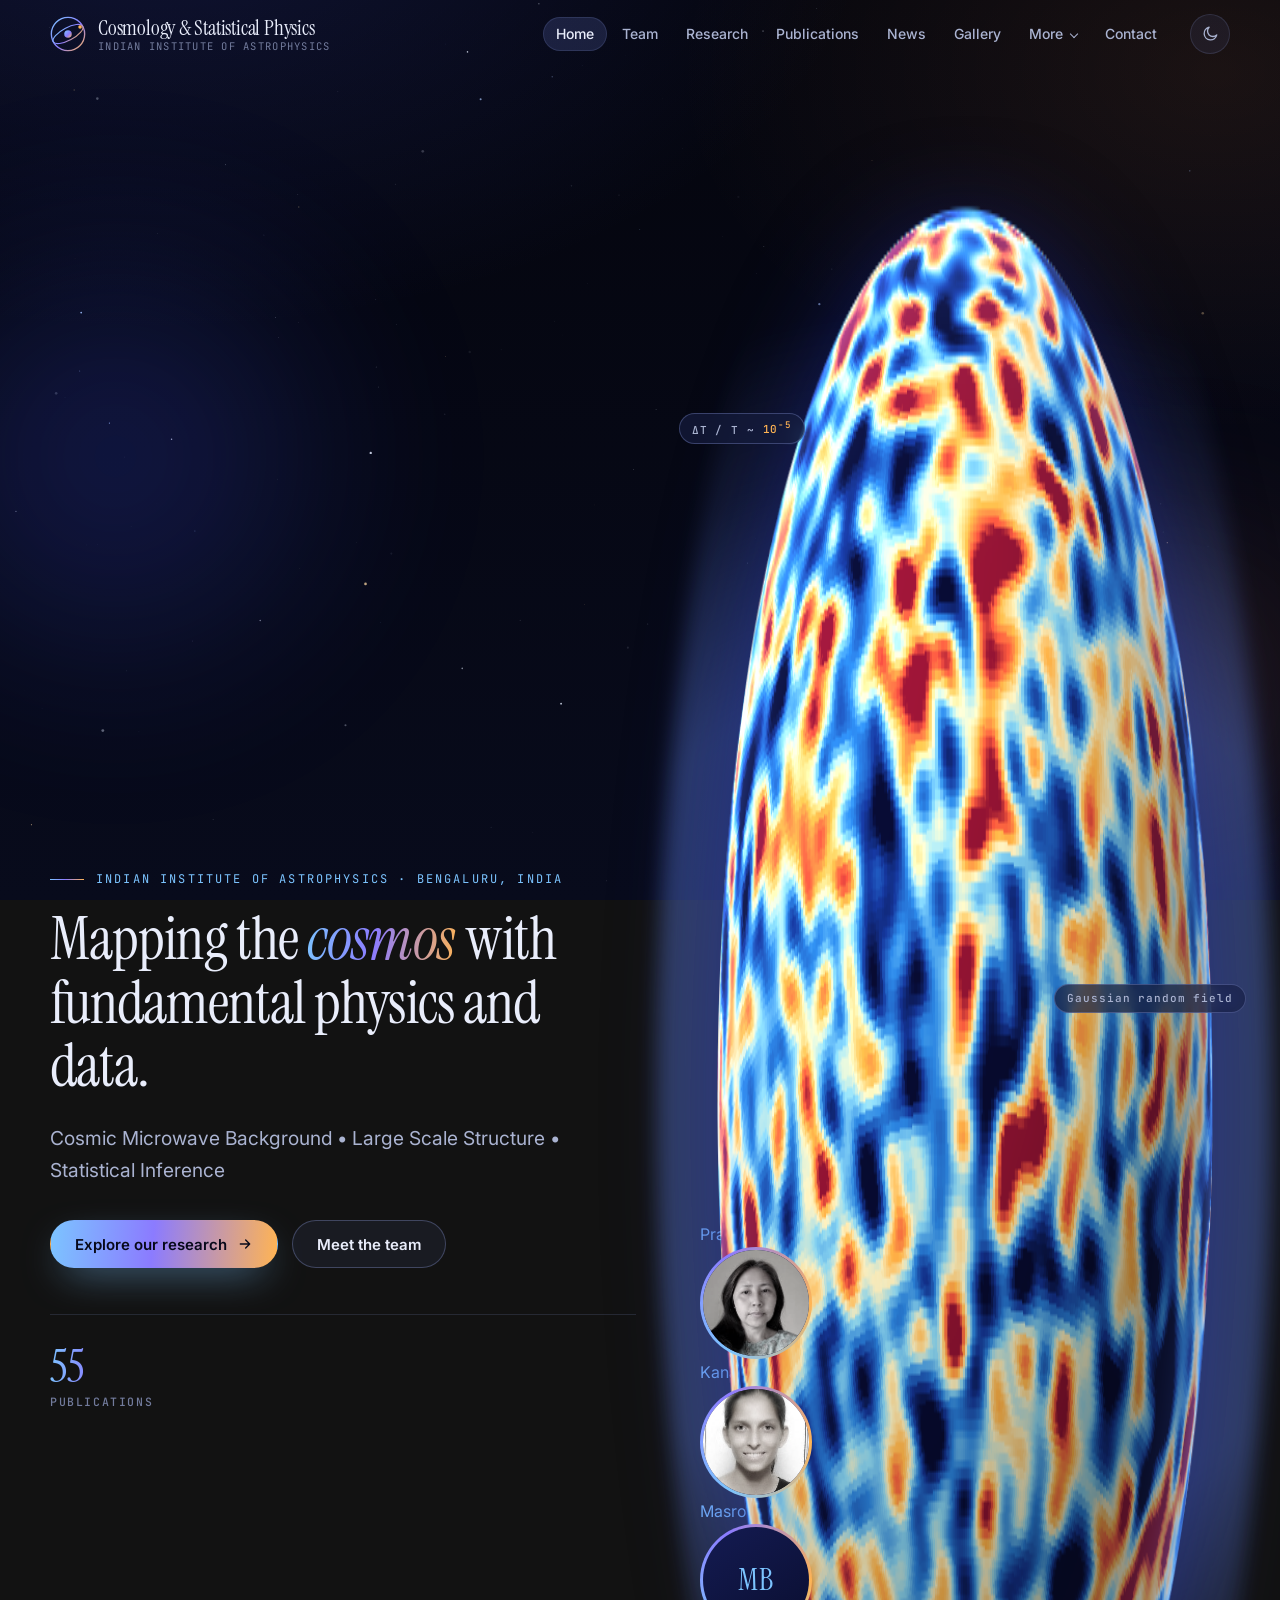
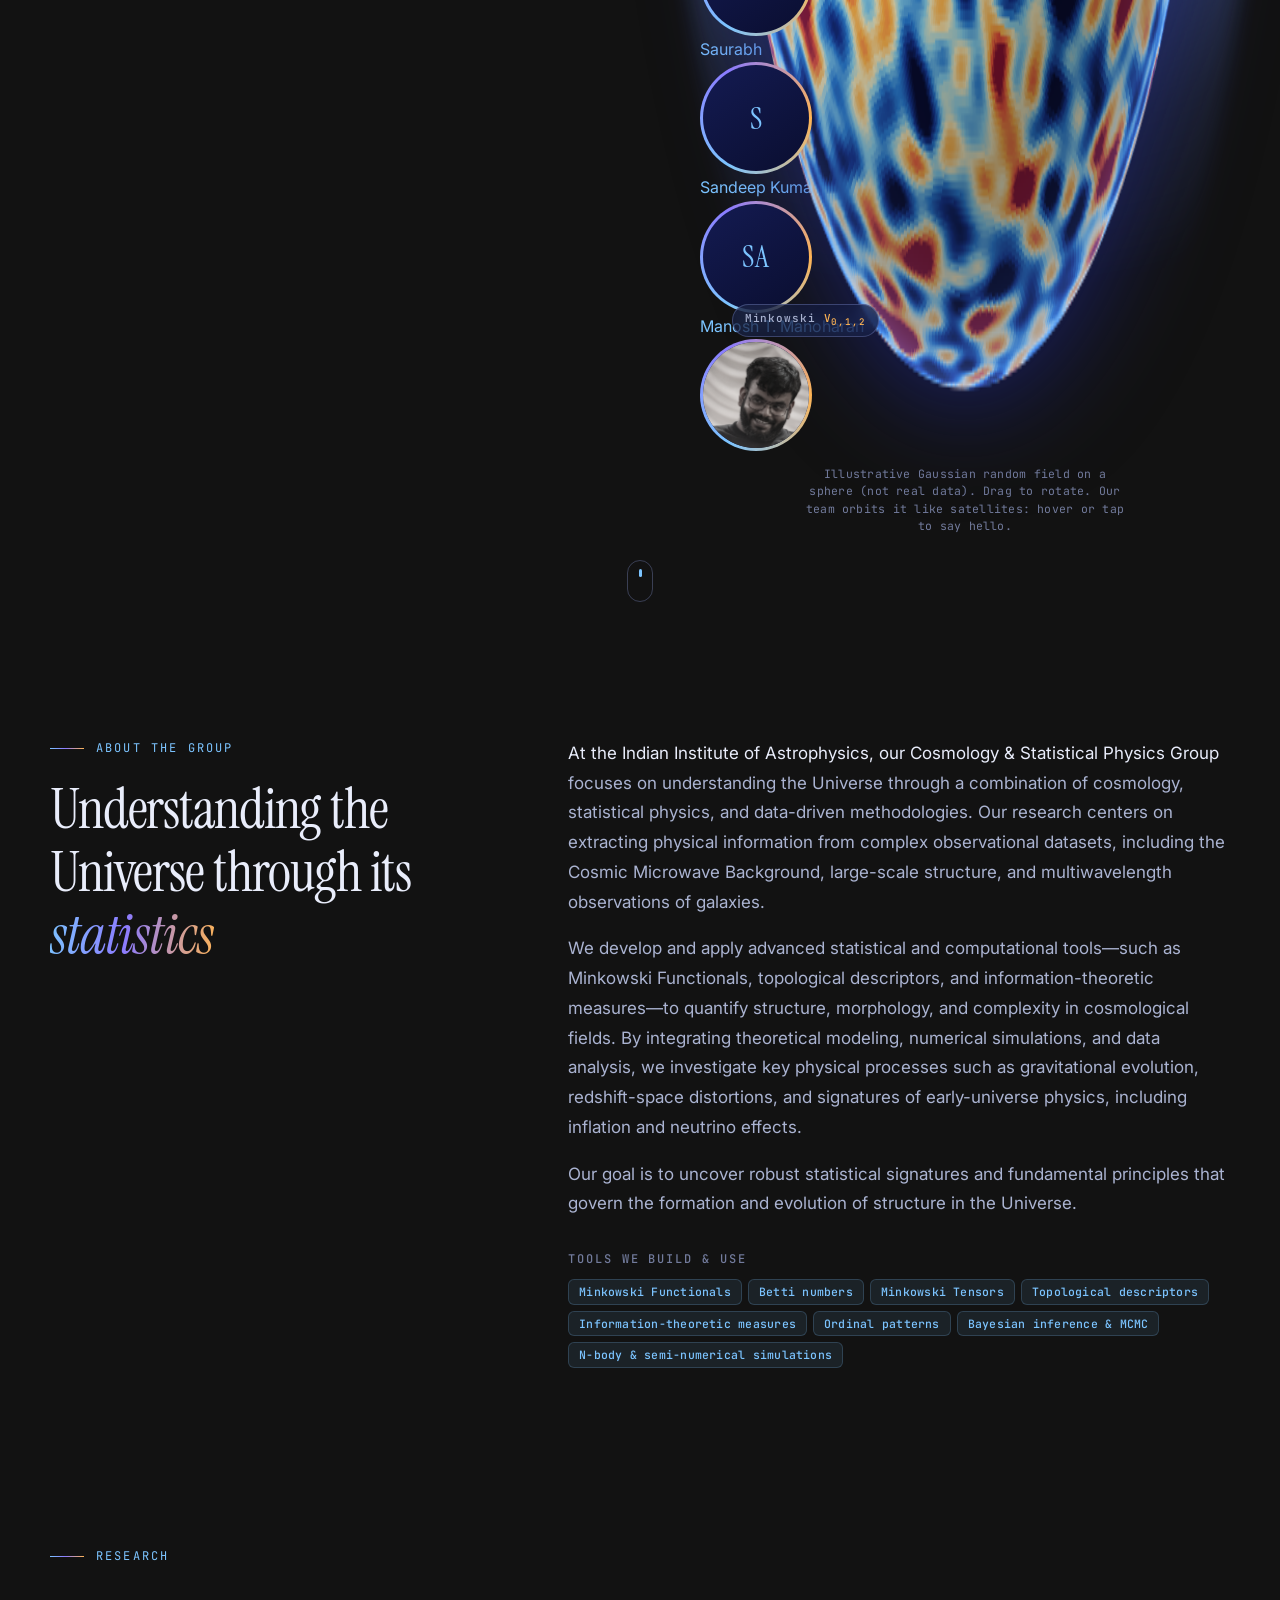
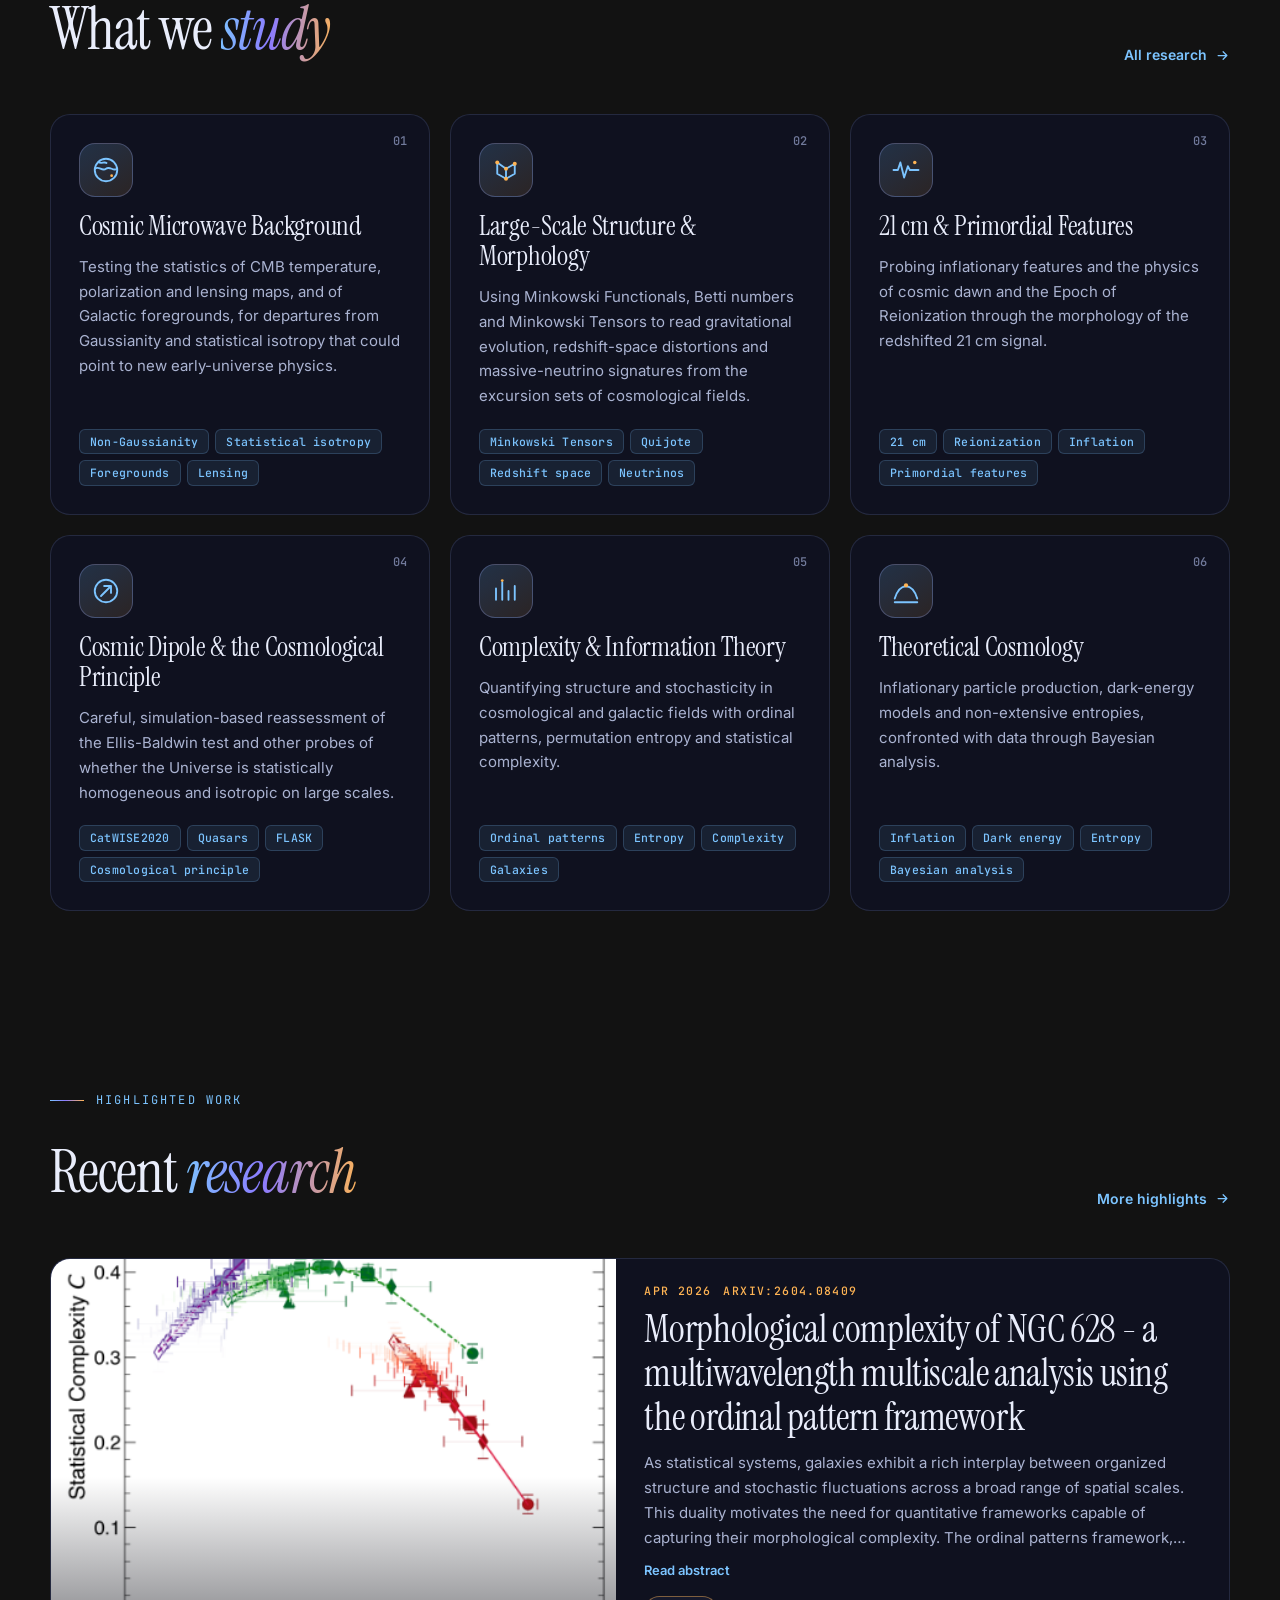
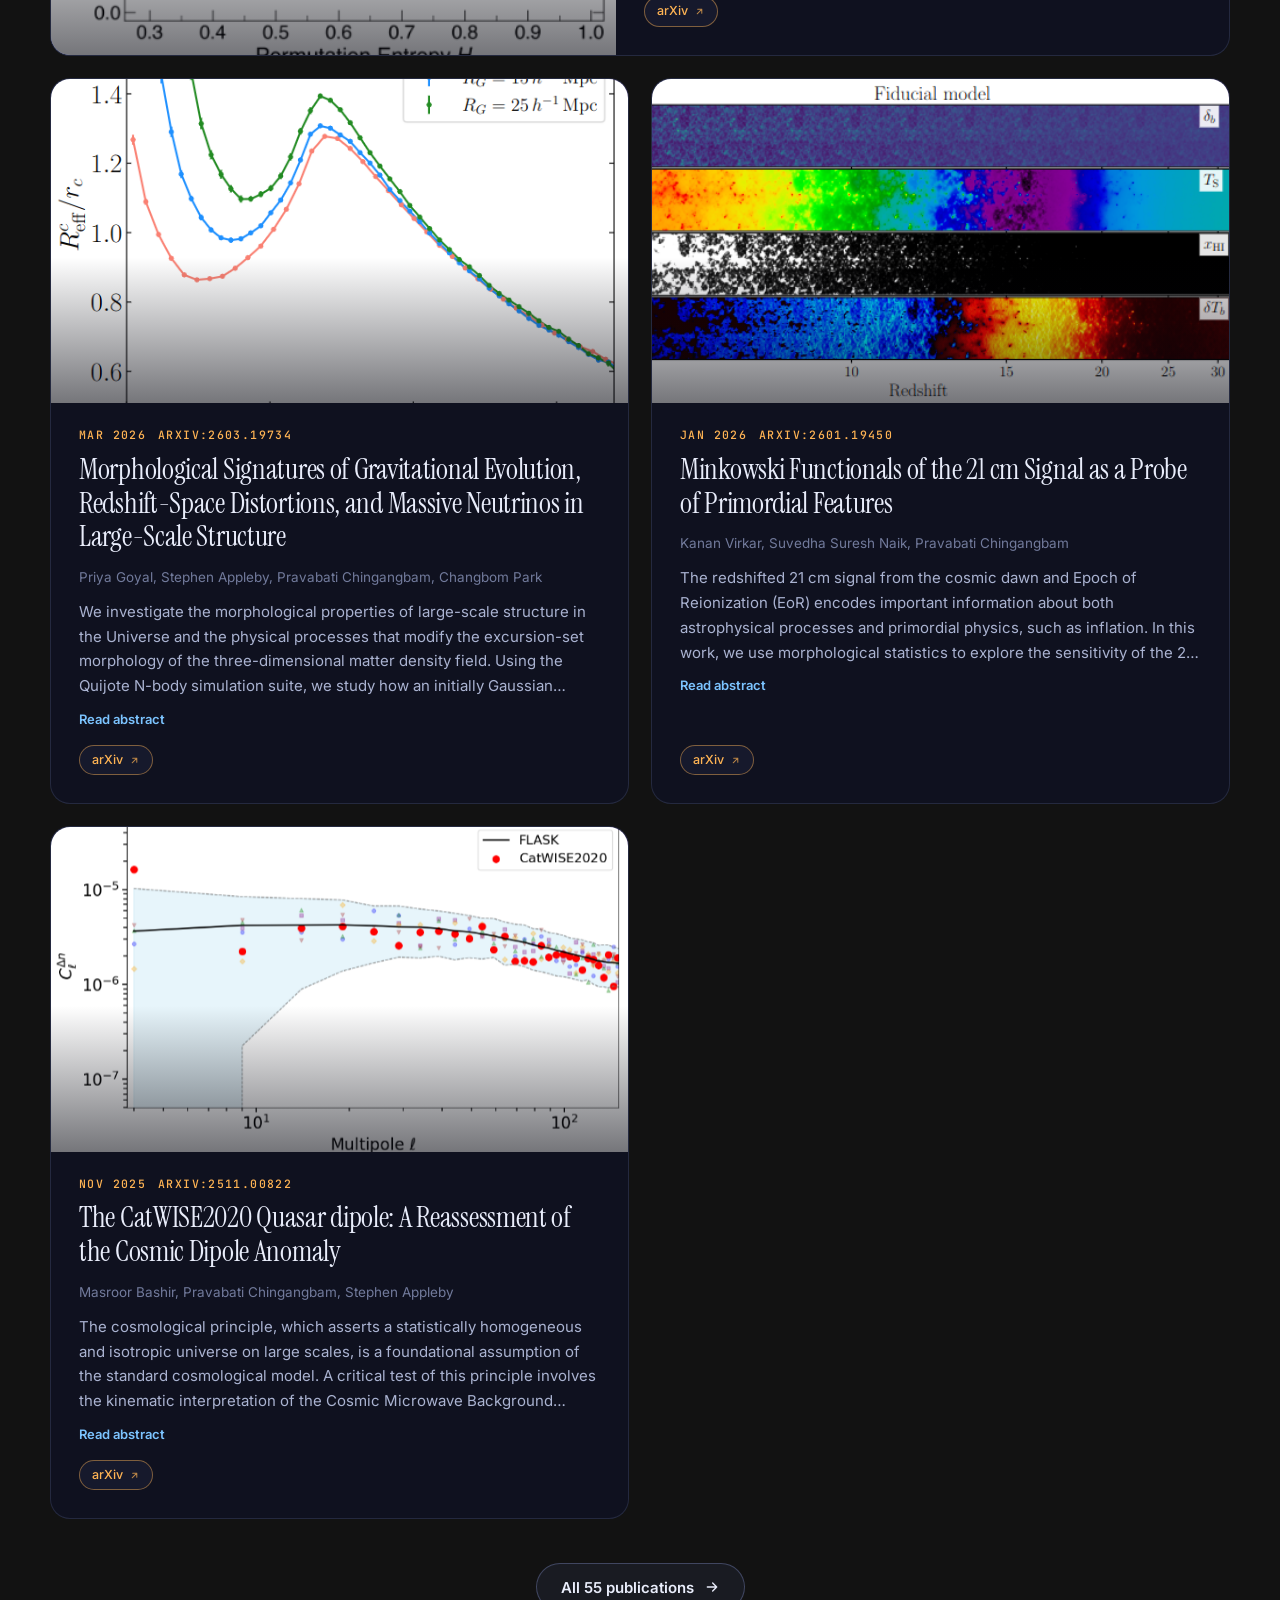
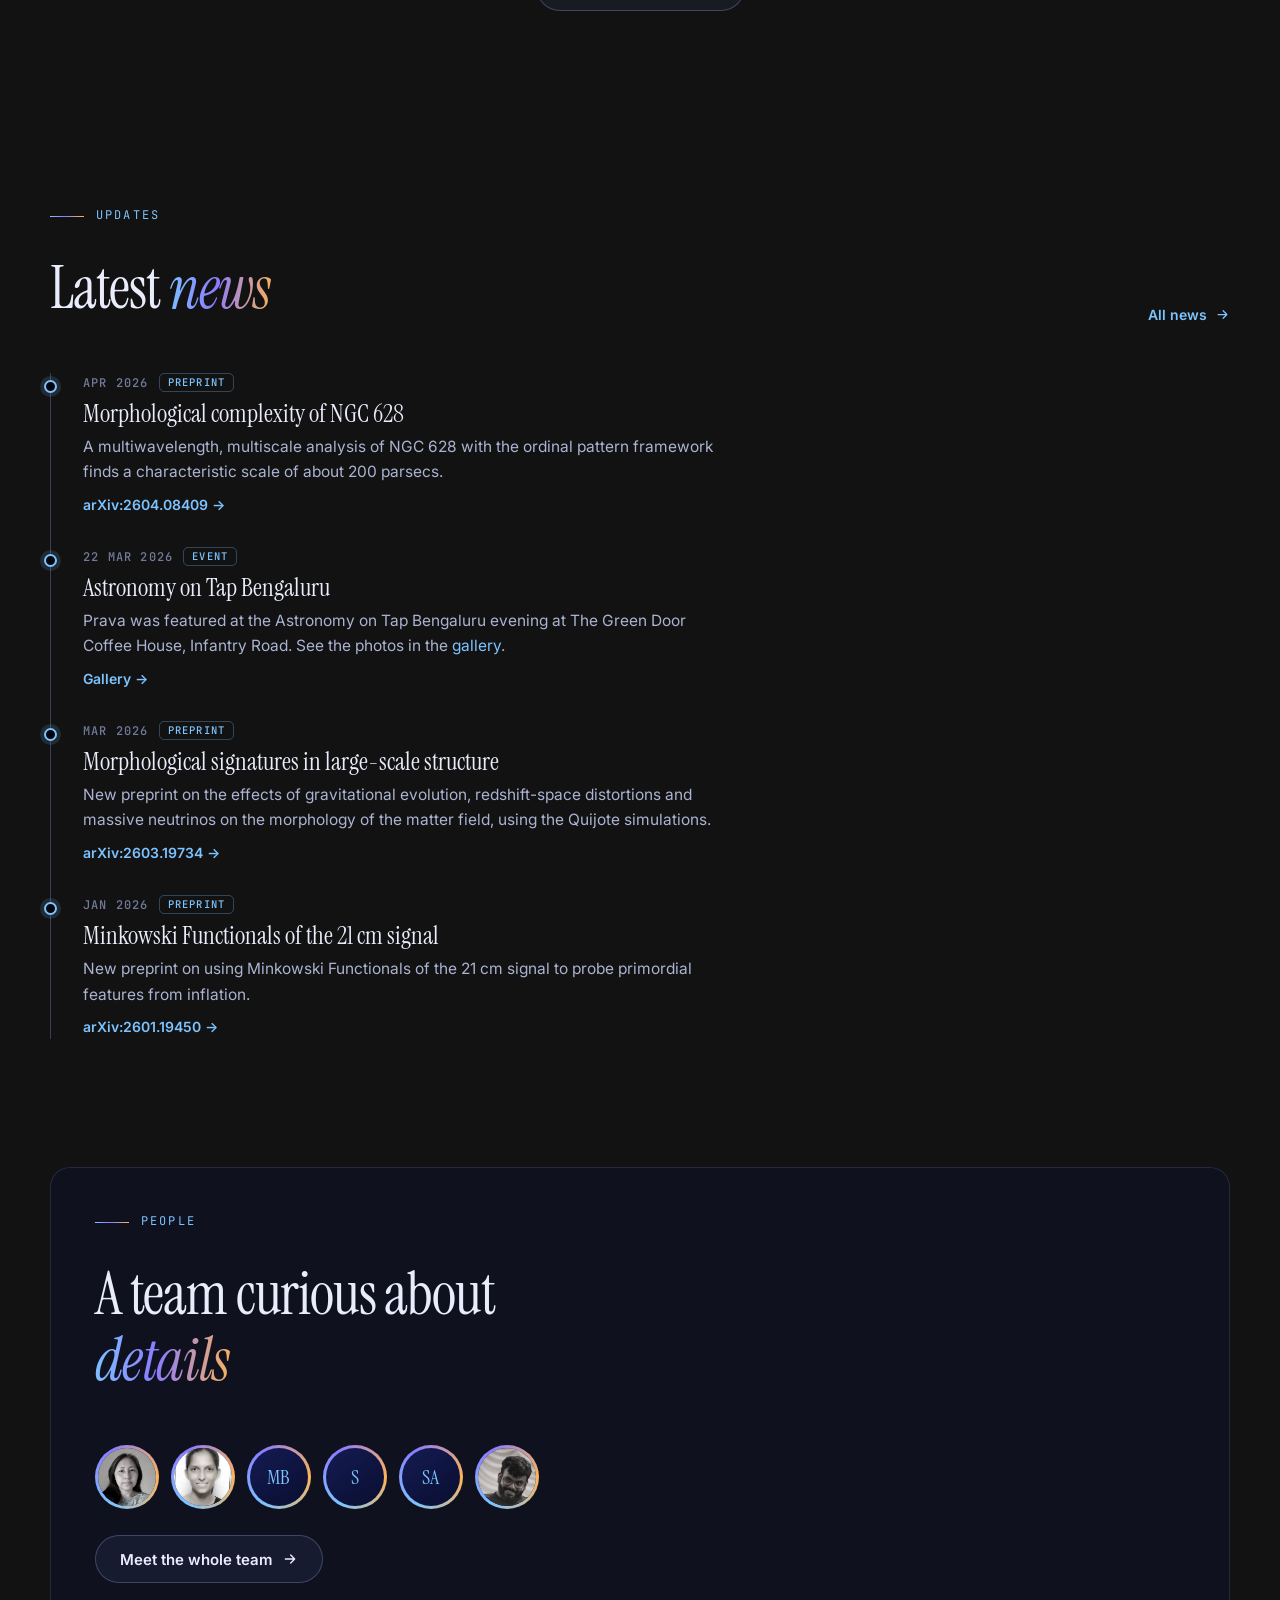
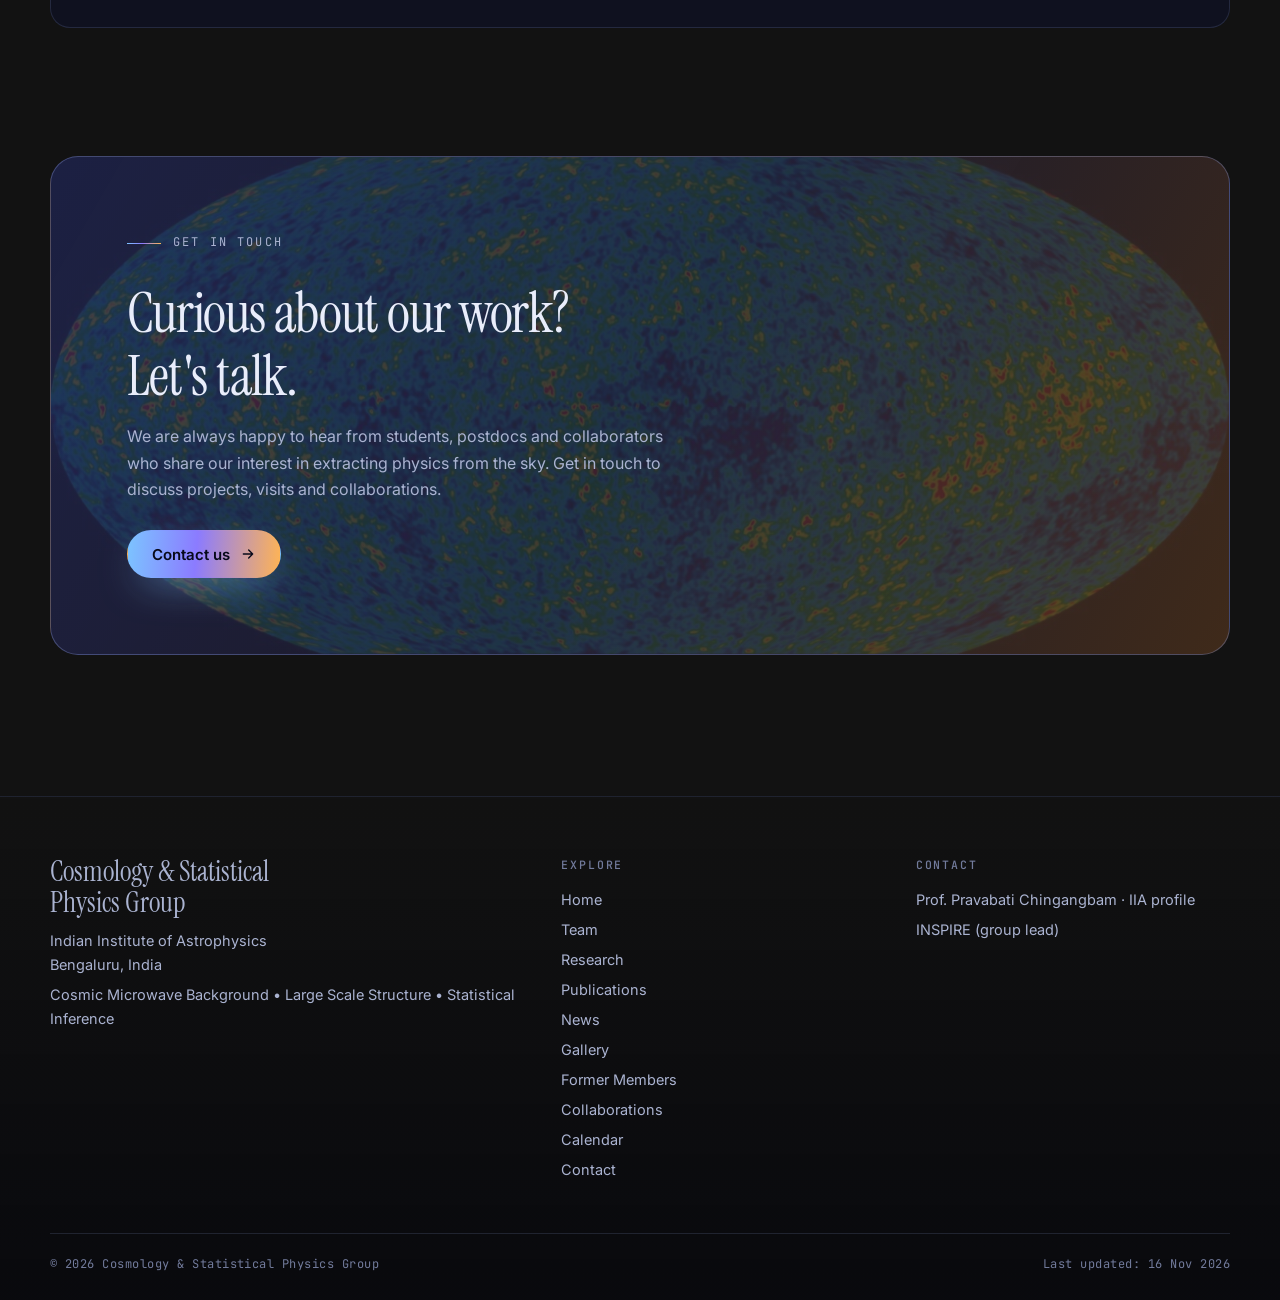
==== commit 7a06404b: "Add files via upload" ====
--- a/index.html
+++ b/index.html
@@ -33,29 +33,27 @@
   <div class="wrap hero-grid">
     <div class="hero-copy">
       <p class="eyebrow reveal">Indian Institute of Astrophysics &middot; Bengaluru, India</p>
-      <h1 class="display reveal" style="--d:.08s">Mapping the <em>cosmos</em> through data, statistics, and fundamental physics.</h1>
+      <h1 class="display reveal" style="--d:.08s">Mapping the <em>cosmos</em> with fundamental physics and data.</h1>
       <p class="lede reveal" style="--d:.16s">Cosmic Microwave Background • Large Scale Structure • Statistical Inference</p>
       <div class="cta reveal" style="--d:.24s">
         <a class="btn primary" href="research.html">Explore our research <svg viewBox="0 0 24 24" fill="none" stroke="currentColor" stroke-width="2" stroke-linecap="round" stroke-linejoin="round" aria-hidden="true"><path d="M5 12h14M13 6l6 6-6 6"/></svg></a>
         <a class="btn" href="team.html">Meet the team</a>
       </div>
-      <dl class="stats reveal" style="--d:.32s"><div><dt data-count="55">55</dt><dd>Publications</dd></div><div><dt data-count="81">81</dt><dd>Co-authors</dd></div><div><dt data-count="6">6</dt><dd>Team members</dd></div><div><dt data-count="1">1</dt><dd>Alumni</dd></div></dl>
+      <dl class="stats reveal" style="--d:.32s"><div><dt data-count="55">55</dt><dd>Publications</dd></div></dl>
     </div>
     <div class="hero-visual reveal" style="--d:.2s">
       <div class="globe-wrap">
         <div class="halo"></div>
-        <svg class="rings" viewBox="0 0 100 100" preserveAspectRatio="none" aria-hidden="true">
-          <circle cx="50" cy="50" r="49.5"/>
-          <ellipse class="dash" cx="50" cy="50" rx="49.5" ry="17" transform="rotate(-24 50 50)"/>
-          <circle class="orb" cx="94" cy="32" r="1.1"/>
-        </svg>
+        <svg class="orbits back" viewBox="0 0 100 100" preserveAspectRatio="none" aria-hidden="true"></svg>
         <div class="globe-ph"></div>
         <canvas id="globe" role="img" aria-label="Rotating illustrative map of a cosmic microwave background-like temperature field"></canvas>
+        <svg class="orbits front" viewBox="0 0 100 100" preserveAspectRatio="none" aria-hidden="true"></svg>
+        <a class="sat" href="team.html#pravabati-chingangbam" aria-label="Pravabati Chingangbam"><span class="nm">Pravabati Chingangbam</span><div class="avatar "><span>PC</span><img src="images/team/Prava.jpeg" alt="Pravabati Chingangbam" loading="lazy" onerror="this.remove()"></div></a><a class="sat" href="team.html#kanan-virkar" aria-label="Kanan Vijay Virkar"><span class="nm">Kanan Vijay Virkar</span><div class="avatar "><span>KV</span><img src="images/team/kanan.jpg" alt="Kanan Vijay Virkar" loading="lazy" onerror="this.remove()"></div></a><a class="sat" href="team.html#masroor-bashir" aria-label="Masroor Bashir"><span class="nm">Masroor Bashir</span><div class="avatar "><span>MB</span><img src="images/team/images.jpeg" alt="Masroor Bashir" loading="lazy" onerror="this.remove()"></div></a><a class="sat" href="team.html#saurabh" aria-label="Saurabh"><span class="nm">Saurabh</span><div class="avatar "><span>S</span><img src="images/team/saurabh.jpg" alt="Saurabh" loading="lazy" onerror="this.remove()"></div></a><a class="sat" href="team.html#sandeep-kumar-acharya" aria-label="Sandeep Kumar Acharya"><span class="nm">Sandeep Kumar Acharya</span><div class="avatar "><span>SA</span><img src="images/team/images.jpeg" alt="Sandeep Kumar Acharya" loading="lazy" onerror="this.remove()"></div></a><a class="sat" href="team.html#manosh-manoharan" aria-label="Manosh T. Manoharan"><span class="nm">Manosh T. Manoharan</span><div class="avatar "><span>MM</span><img src="images/team/manu.jpeg" alt="Manosh T. Manoharan" loading="lazy" onerror="this.remove()"></div></a>
         <span class="chip c1">&Delta;T / T &sim; <b>10<sup>-5</sup></b></span>
         <span class="chip c2">Gaussian random field</span>
         <span class="chip c3">Minkowski <b>V<sub>0,1,2</sub></b></span>
       </div>
-      <p class="cap">Illustrative Gaussian random field on a sphere, drawn with a CMB-style palette. Drag to rotate. Not real data.</p>
+      <p class="cap">Illustrative Gaussian random field on a sphere (not real data). Drag to rotate. Our team orbits it like satellites: hover or tap to say hello.</p>
     </div>
   </div>
   <span class="cue" aria-hidden="true"></span>
@@ -103,7 +101,7 @@
     <p class="abs">The cosmological principle, which asserts a statistically homogeneous and isotropic universe on large scales, is a foundational assumption of the standard cosmological model. A critical test of this principle involves the kinematic interpretation of the Cosmic Microwave Background temperature dipole, conventionally attributed to our peculiar motion relative to the cosmic rest frame. The Ellis-Baldwin test provides a probe of this kinematic interpretation by searching for a matching Doppler-driven dipole in the number counts of extragalactic radio sources. Recent measurements from the CatWISE2020 quasar catalog have reported a dipole amplitude significantly exceeding the kinematic expectation, with a claimed significance of 4.9σ. We present a comprehensive reassessment of this test using the same dataset, incorporating major sources of uncertainty in the statistical inference. We use a simulation framework based on the FLASK package, incorporating lognormal realizations of the large-scale structure, the quasar clustering bias, the survey&#x27;s radial selection function, and its exact sky coverage. Our simulations account for the kinematic dipole, the intrinsic clustering dipole, shot noise, and survey geometry effects. The analysis yields a revised significance of the kinematic dipole excess of 3.63σ in the absence of a clustering dipole, and 3.44σ in the presence of a randomly oriented clustering dipole. When the clustering dipole is aligned with the kinematic dipole direction, the significance decreases further to 3.27σ. Our analysis demonstrates that although the anomaly is reduced in significance, it cannot be explained solely as a result of the clustering dipole or mode coupling arising from the survey mask.</p><button class="toggle" type="button">Read abstract</button>
     <div class="links-row"><a class="pill inspire" href="https://arxiv.org/abs/2511.00822" target="_blank" rel="noopener noreferrer">arXiv<svg viewBox="0 0 24 24" fill="none" stroke="currentColor" stroke-width="2.2" stroke-linecap="round" stroke-linejoin="round" aria-hidden="true"><path d="M7 17 17 7M8 7h9v9"/></svg></a></div>
   </div>
-</article></div><p style="text-align:center;margin-top:44px" class="reveal"><a class="btn" href="publications.html">All 55 publications <svg viewBox="0 0 24 24" fill="none" stroke="currentColor" stroke-width="2" stroke-linecap="round" stroke-linejoin="round" aria-hidden="true"><path d="M5 12h14M13 6l6 6-6 6"/></svg></a></p></div></section><section class="sec tight"><div class="wrap"><div class="sec-head reveal"><p class="eyebrow">Updates</p><h2>News &amp; <em>awards</em></h2></div><div class="duo single"><div><p class="col-title"><span>Latest news</span><a href="news.html">View all</a></p><ol class="timeline"><li class="tl reveal" data-kind="Preprint">
+</article></div><p style="text-align:center;margin-top:44px" class="reveal"><a class="btn" href="publications.html">All 55 publications <svg viewBox="0 0 24 24" fill="none" stroke="currentColor" stroke-width="2" stroke-linecap="round" stroke-linejoin="round" aria-hidden="true"><path d="M5 12h14M13 6l6 6-6 6"/></svg></a></p></div></section><section class="sec tight"><div class="wrap"><div class="sec-head reveal"><p class="eyebrow">Updates</p><h2>Latest <em>news</em></h2><a class="sec-link" href="news.html">All news <svg viewBox="0 0 24 24" fill="none" stroke="currentColor" stroke-width="2" stroke-linecap="round" stroke-linejoin="round" aria-hidden="true"><path d="M5 12h14M13 6l6 6-6 6"/></svg></a></div><div class="duo single"><div><ol class="timeline"><li class="tl reveal" data-kind="Preprint">
   <div class="when"><span>Apr 2026</span><span class="kind">Preprint</span></div>
   <h3>Morphological complexity of NGC 628</h3>
   <p>A multiwavelength, multiscale analysis of NGC 628 with the ordinal pattern framework finds a characteristic scale of about 200 parsecs.</p>
@@ -123,7 +121,7 @@
   <h3>Minkowski Functionals of the 21 cm signal</h3>
   <p>New preprint on using Minkowski Functionals of the 21 cm signal to probe primordial features from inflation.</p>
   <a class="more" href="https://arxiv.org/abs/2601.19450" target="_blank" rel="noopener noreferrer">arXiv:2601.19450 &rarr;</a>
-</li></ol></div></div></div></section><section class="sec tight"><div class="wrap"><div class="card reveal" style="padding:clamp(24px,4vw,44px)"><div class="sec-head reveal"><p class="eyebrow">People</p><h2>A small group with <em>big</em> questions</h2></div><div class="crew" style="margin-bottom:26px"><a href="team.html#pravabati-chingangbam" title="Pravabati Chingangbam" aria-label="Pravabati Chingangbam"><div class="avatar "><span>PC</span><img src="images/team/Prava.jpeg" alt="Pravabati Chingangbam" loading="lazy" onerror="this.remove()"></div></a><a href="team.html#kanan-virkar" title="Kanan Vijay Virkar" aria-label="Kanan Vijay Virkar"><div class="avatar "><span>KV</span><img src="images/team/kanan.jpg" alt="Kanan Vijay Virkar" loading="lazy" onerror="this.remove()"></div></a><a href="team.html#masroor-bashir" title="Masroor Bashir" aria-label="Masroor Bashir"><div class="avatar "><span>MB</span><img src="images/team/images.jpeg" alt="Masroor Bashir" loading="lazy" onerror="this.remove()"></div></a><a href="team.html#saurabh" title="Saurabh" aria-label="Saurabh"><div class="avatar "><span>S</span><img src="images/team/saurabh.jpg" alt="Saurabh" loading="lazy" onerror="this.remove()"></div></a><a href="team.html#sandeep-kumar-acharya" title="Sandeep Kumar Acharya" aria-label="Sandeep Kumar Acharya"><div class="avatar "><span>SA</span><img src="images/team/images.jpeg" alt="Sandeep Kumar Acharya" loading="lazy" onerror="this.remove()"></div></a><a href="team.html#manosh-manoharan" title="Manosh T. Manoharan" aria-label="Manosh T. Manoharan"><div class="avatar "><span>MM</span><img src="images/team/manu.jpeg" alt="Manosh T. Manoharan" loading="lazy" onerror="this.remove()"></div></a></div><a class="btn" href="team.html">Meet the whole team <svg viewBox="0 0 24 24" fill="none" stroke="currentColor" stroke-width="2" stroke-linecap="round" stroke-linejoin="round" aria-hidden="true"><path d="M5 12h14M13 6l6 6-6 6"/></svg></a></div></div></section><section class="sec tight"><div class="wrap"><div class="cta-band reveal">
+</li></ol></div></div></div></section><section class="sec tight"><div class="wrap"><div class="card reveal" style="padding:clamp(24px,4vw,44px)"><div class="sec-head reveal"><p class="eyebrow">People</p><h2>A team curious about <em>details</em></h2></div><div class="crew" style="margin-bottom:26px"><a href="team.html#pravabati-chingangbam" title="Pravabati Chingangbam" aria-label="Pravabati Chingangbam"><div class="avatar "><span>PC</span><img src="images/team/Prava.jpeg" alt="Pravabati Chingangbam" loading="lazy" onerror="this.remove()"></div></a><a href="team.html#kanan-virkar" title="Kanan Vijay Virkar" aria-label="Kanan Vijay Virkar"><div class="avatar "><span>KV</span><img src="images/team/kanan.jpg" alt="Kanan Vijay Virkar" loading="lazy" onerror="this.remove()"></div></a><a href="team.html#masroor-bashir" title="Masroor Bashir" aria-label="Masroor Bashir"><div class="avatar "><span>MB</span><img src="images/team/images.jpeg" alt="Masroor Bashir" loading="lazy" onerror="this.remove()"></div></a><a href="team.html#saurabh" title="Saurabh" aria-label="Saurabh"><div class="avatar "><span>S</span><img src="images/team/saurabh.jpg" alt="Saurabh" loading="lazy" onerror="this.remove()"></div></a><a href="team.html#sandeep-kumar-acharya" title="Sandeep Kumar Acharya" aria-label="Sandeep Kumar Acharya"><div class="avatar "><span>SA</span><img src="images/team/images.jpeg" alt="Sandeep Kumar Acharya" loading="lazy" onerror="this.remove()"></div></a><a href="team.html#manosh-manoharan" title="Manosh T. Manoharan" aria-label="Manosh T. Manoharan"><div class="avatar "><span>MM</span><img src="images/team/manu.jpeg" alt="Manosh T. Manoharan" loading="lazy" onerror="this.remove()"></div></a></div><a class="btn" href="team.html">Meet the whole team <svg viewBox="0 0 24 24" fill="none" stroke="currentColor" stroke-width="2" stroke-linecap="round" stroke-linejoin="round" aria-hidden="true"><path d="M5 12h14M13 6l6 6-6 6"/></svg></a></div></div></section><section class="sec tight"><div class="wrap"><div class="cta-band reveal">
   <p class="eyebrow">Get in touch</p><h2>Curious about our work? Let&#x27;s talk.</h2><p>We are always happy to hear from students, postdocs and collaborators who share our interest in extracting physics from the sky. Get in touch to discuss projects, visits and collaborations.</p>
   <a class="btn primary" href="contact.html">Contact us <svg viewBox="0 0 24 24" fill="none" stroke="currentColor" stroke-width="2" stroke-linecap="round" stroke-linejoin="round" aria-hidden="true"><path d="M5 12h14M13 6l6 6-6 6"/></svg></a>
 </div></div></section>
@@ -137,9 +135,9 @@
         <p class="muted">Cosmic Microwave Background • Large Scale Structure • Statistical Inference</p>
       </div>
       <div><h4>Explore</h4><ul><li><a href="index.html">Home</a></li><li><a href="team.html">Team</a></li><li><a href="research.html">Research</a></li><li><a href="publications.html">Publications</a></li><li><a href="news.html">News</a></li><li><a href="gallery.html">Gallery</a></li><li><a href="former.html">Former Members</a></li><li><a href="collab.html">Collaborations</a></li><li><a href="calendar.html">Calendar</a></li><li><a href="contact.html">Contact</a></li></ul></div>
-      <div><h4>Contact</h4><ul><li><a href="mailto:prava@iiap.res.in">prava@iiap.res.in</a></li><li><a href="mailto:prava.cosmology.iia@gmail.com">prava.cosmology.iia@gmail.com</a></li><li><a href="https://inspirehep.net/authors/1046872?ui-citation-summary=true" target="_blank" rel="noopener noreferrer">INSPIRE (group lead)</a></li></ul></div>
+      <div><h4>Contact</h4><ul><li><a href="https://www.iiap.res.in/people/profile/academic/pravabati-chingangbam/" target="_blank" rel="noopener noreferrer">Prof. Pravabati Chingangbam · IIA profile</a></li><li><a href="https://inspirehep.net/authors/1046872?ui-citation-summary=true" target="_blank" rel="noopener noreferrer">INSPIRE (group lead)</a></li></ul></div>
     </div>
-    <div class="foot-bot"><span>&copy; 2026 Cosmology &amp; Statistical Physics Group</span><span>Last updated: 8 Nov 2026</span></div>
+    <div class="foot-bot"><span>&copy; 2026 Cosmology &amp; Statistical Physics Group</span><span>Last updated: 16 Nov 2026</span></div>
   </div>
 </footer>
 <script src="assets/js/main.js" defer></script>
